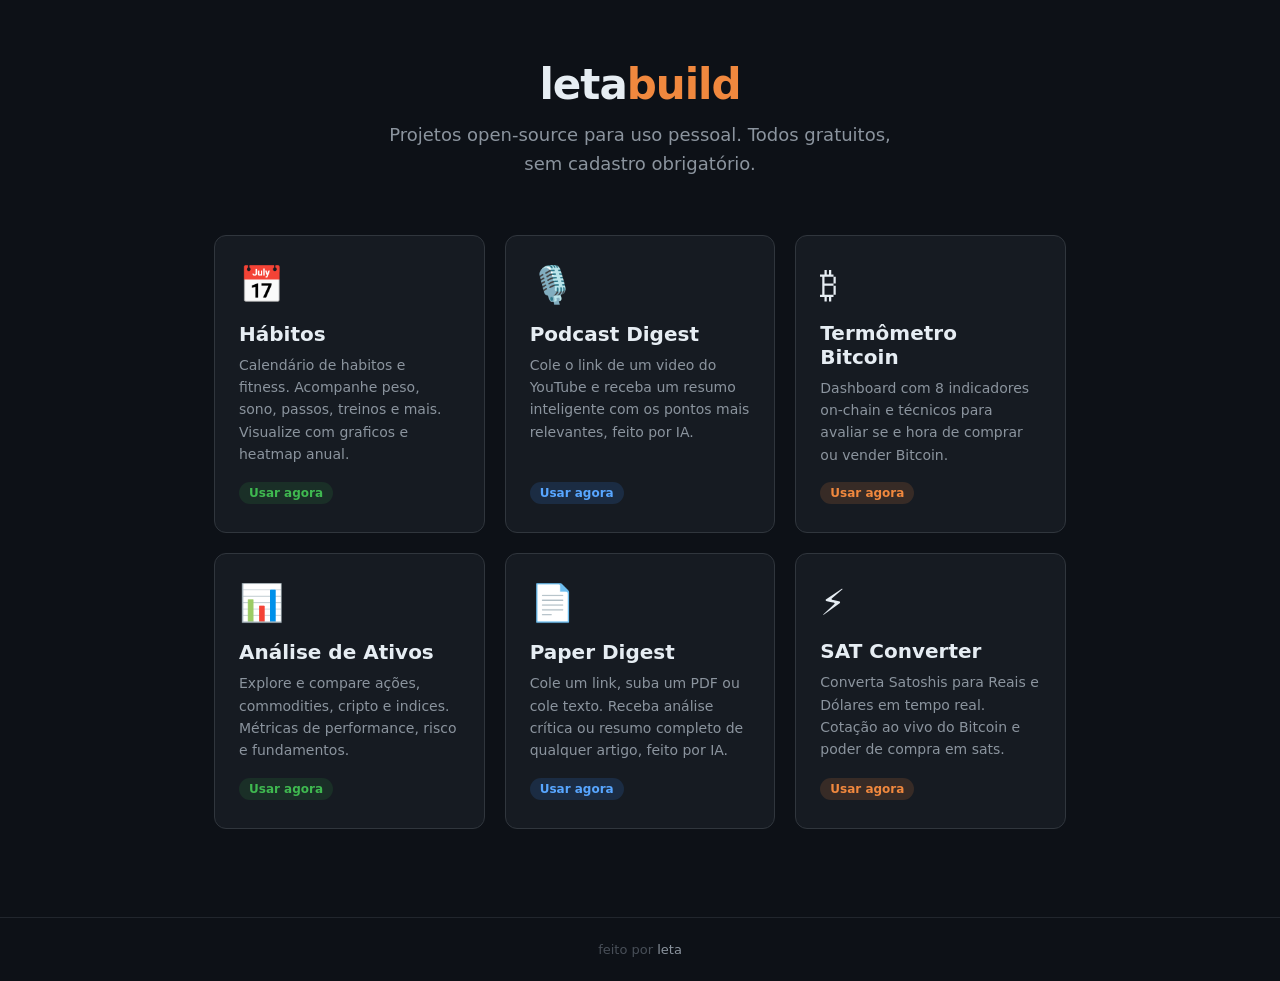
==== index.html @ ab7f93b3 "Add SAT Converter card to homepage Co-Authored-By: Claude Opus 4.6 <noreply@anthropic.com>" ====
<!DOCTYPE html>
<html lang="pt-BR">
<head>
<meta charset="UTF-8">
<meta name="viewport" content="width=device-width, initial-scale=1.0">
<title>Leta Build</title>
<style>
  * { margin: 0; padding: 0; box-sizing: border-box; }

  body {
    font-family: -apple-system, BlinkMacSystemFont, 'Segoe UI', system-ui, sans-serif;
    background: #0d1117;
    color: #e6edf3;
    min-height: 100vh;
    display: flex;
    flex-direction: column;
  }

  .container {
    max-width: 900px;
    margin: 0 auto;
    padding: 60px 24px 40px;
    flex: 1;
  }

  .hero {
    text-align: center;
    margin-bottom: 56px;
  }

  .hero h1 {
    font-size: 42px;
    font-weight: 700;
    letter-spacing: -1px;
    margin-bottom: 12px;
  }

  .hero h1 span {
    color: #f0883e;
  }

  .hero p {
    font-size: 18px;
    color: #8b949e;
    max-width: 520px;
    margin: 0 auto;
    line-height: 1.6;
  }

  .projects {
    display: grid;
    grid-template-columns: repeat(auto-fit, minmax(260px, 1fr));
    gap: 20px;
    margin-bottom: 48px;
  }

  .card {
    background: #161b22;
    border: 1px solid #30363d;
    border-radius: 12px;
    padding: 28px 24px;
    transition: border-color 0.2s, transform 0.2s;
    display: flex;
    flex-direction: column;
    text-decoration: none;
    color: inherit;
  }

  .card:hover {
    border-color: #f0883e;
    transform: translateY(-2px);
  }

  .card-icon {
    font-size: 36px;
    margin-bottom: 16px;
  }

  .card h2 {
    font-size: 20px;
    font-weight: 600;
    margin-bottom: 8px;
  }

  .card p {
    font-size: 14px;
    color: #8b949e;
    line-height: 1.6;
    flex: 1;
  }

  .card-tag {
    display: inline-block;
    margin-top: 16px;
    padding: 4px 10px;
    font-size: 12px;
    font-weight: 600;
    border-radius: 20px;
    align-self: flex-start;
  }

  .tag-green {
    background: rgba(46, 160, 67, 0.15);
    color: #3fb950;
  }

  .tag-blue {
    background: rgba(56, 139, 253, 0.15);
    color: #58a6ff;
  }

  .tag-orange {
    background: rgba(240, 136, 62, 0.15);
    color: #f0883e;
  }

  footer {
    text-align: center;
    padding: 24px;
    color: #484f58;
    font-size: 13px;
    border-top: 1px solid #21262d;
  }

  footer a {
    color: #8b949e;
    text-decoration: none;
  }

  footer a:hover {
    color: #f0883e;
  }

  @media (max-width: 480px) {
    .container { padding: 40px 16px 24px; }
    .hero h1 { font-size: 30px; }
    .hero p { font-size: 15px; }
    .projects { grid-template-columns: 1fr; }
  }
</style>
</head>
<body>

<div class="container">
  <div class="hero">
    <h1>leta<span>build</span></h1>
    <p>Projetos open-source para uso pessoal. Todos gratuitos, sem cadastro obrigatório.</p>
  </div>

  <div class="projects">
    <a class="card" href="/habitos/">
      <div class="card-icon">📅</div>
      <h2>Hábitos</h2>
      <p>Calendário de habitos e fitness. Acompanhe peso, sono, passos, treinos e mais. Visualize com graficos e heatmap anual.</p>
      <span class="card-tag tag-green">Usar agora</span>
    </a>

    <a class="card" href="https://podcast.letabuild.com">
      <div class="card-icon">🎙️</div>
      <h2>Podcast Digest</h2>
      <p>Cole o link de um video do YouTube e receba um resumo inteligente com os pontos mais relevantes, feito por IA.</p>
      <span class="card-tag tag-blue">Usar agora</span>
    </a>

    <a class="card" href="/btc/">
      <div class="card-icon">₿</div>
      <h2>Termômetro Bitcoin</h2>
      <p>Dashboard com 8 indicadores on-chain e técnicos para avaliar se e hora de comprar ou vender Bitcoin.</p>
      <span class="card-tag tag-orange">Usar agora</span>
    </a>

    <a class="card" href="https://ativos.letabuild.com">
      <div class="card-icon">📊</div>
      <h2>Análise de Ativos</h2>
      <p>Explore e compare ações, commodities, cripto e indices. Métricas de performance, risco e fundamentos.</p>
      <span class="card-tag tag-green">Usar agora</span>
    </a>

    <a class="card" href="https://paper.letabuild.com">
      <div class="card-icon">📄</div>
      <h2>Paper Digest</h2>
      <p>Cole um link, suba um PDF ou cole texto. Receba análise crítica ou resumo completo de qualquer artigo, feito por IA.</p>
      <span class="card-tag tag-blue">Usar agora</span>
    </a>

    <a class="card" href="/conversor/">
      <div class="card-icon">⚡</div>
      <h2>SAT Converter</h2>
      <p>Converta Satoshis para Reais e Dólares em tempo real. Cotação ao vivo do Bitcoin e poder de compra em sats.</p>
      <span class="card-tag tag-orange">Usar agora</span>
    </a>
  </div>
</div>

<footer>
  feito por <a href="https://caioleta.com">leta</a>
</footer>

</body>
</html>
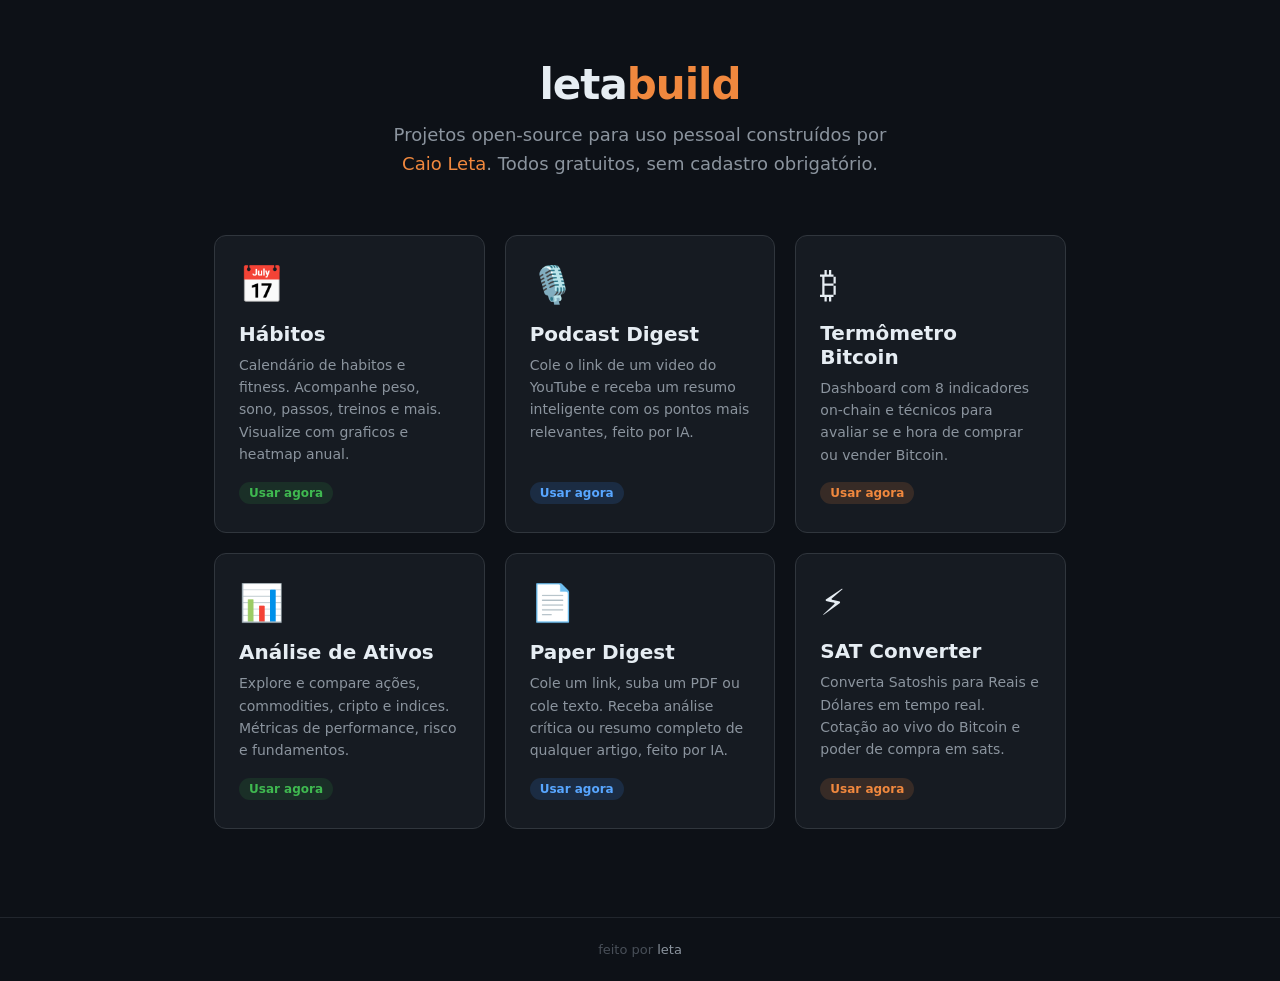
==== commit f03108b6: "Add Caio Leta link to homepage description Co-Authored-By: Claude Opus 4.6 <noreply@anthropic.com>" ====
--- a/index.html
+++ b/index.html
@@ -144,7 +144,7 @@
 <div class="container">
   <div class="hero">
     <h1>leta<span>build</span></h1>
-    <p>Projetos open-source para uso pessoal. Todos gratuitos, sem cadastro obrigatório.</p>
+    <p>Projetos open-source para uso pessoal construídos por <a href="https://caioleta.com" target="_blank" rel="noopener noreferrer" style="color:#f0883e;text-decoration:none;">Caio Leta</a>. Todos gratuitos, sem cadastro obrigatório.</p>
   </div>
 
   <div class="projects">
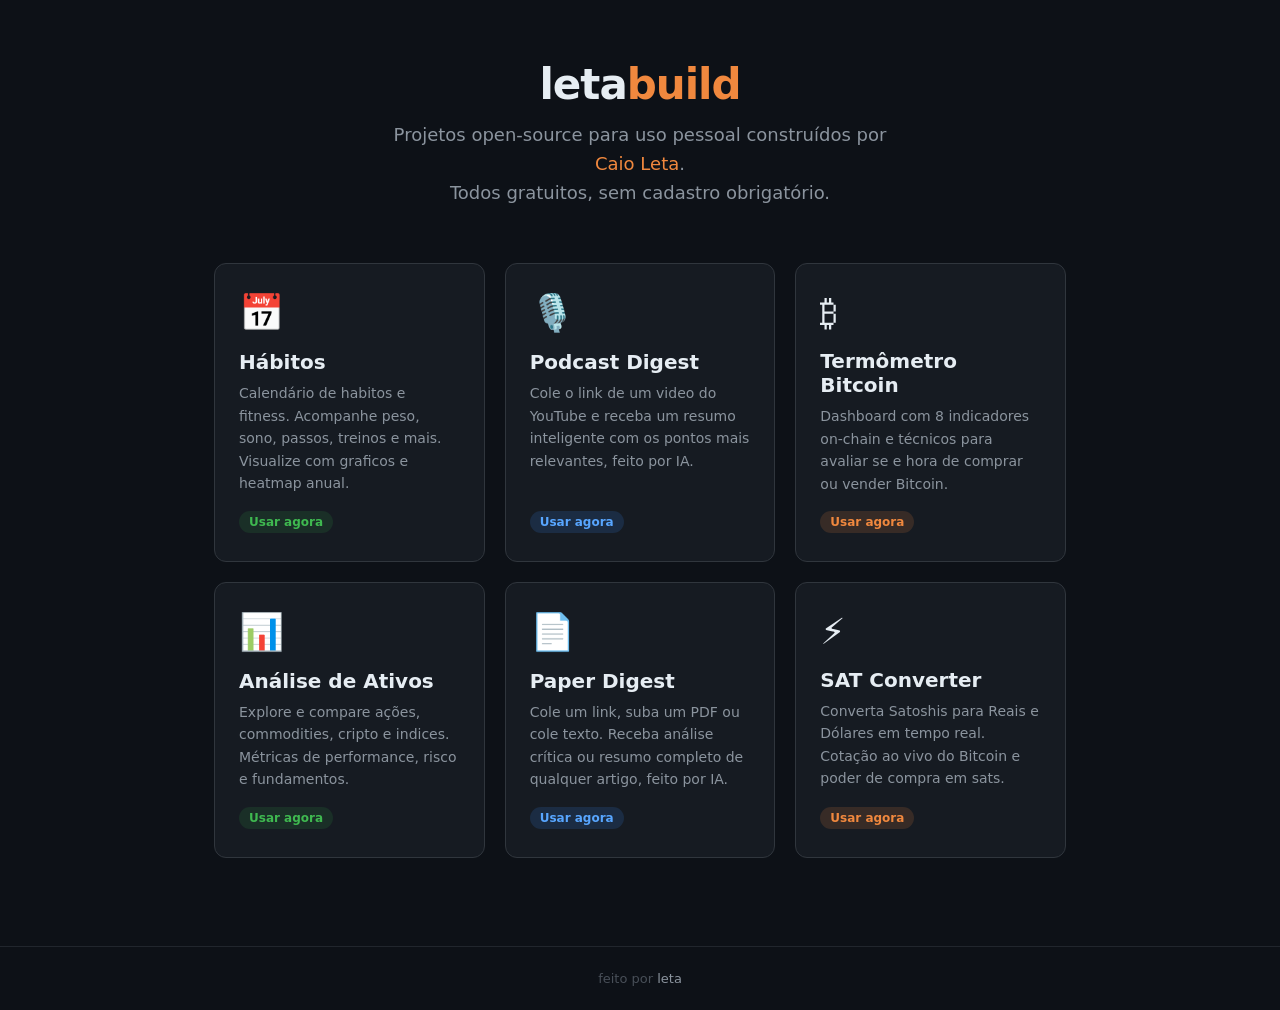
==== commit 54440f9e: "Break description into two lines with <br> after Caio Leta Co-Authored-By: Claude Opus 4.6 <noreply@" ====
--- a/index.html
+++ b/index.html
@@ -144,7 +144,7 @@
 <div class="container">
   <div class="hero">
     <h1>leta<span>build</span></h1>
-    <p>Projetos open-source para uso pessoal construídos por <a href="https://caioleta.com" target="_blank" rel="noopener noreferrer" style="color:#f0883e;text-decoration:none;">Caio Leta</a>. Todos gratuitos, sem cadastro obrigatório.</p>
+    <p>Projetos open-source para uso pessoal construídos por <a href="https://caioleta.com" target="_blank" rel="noopener noreferrer" style="color:#f0883e;text-decoration:none;">Caio Leta</a>.<br>Todos gratuitos, sem cadastro obrigatório.</p>
   </div>
 
   <div class="projects">
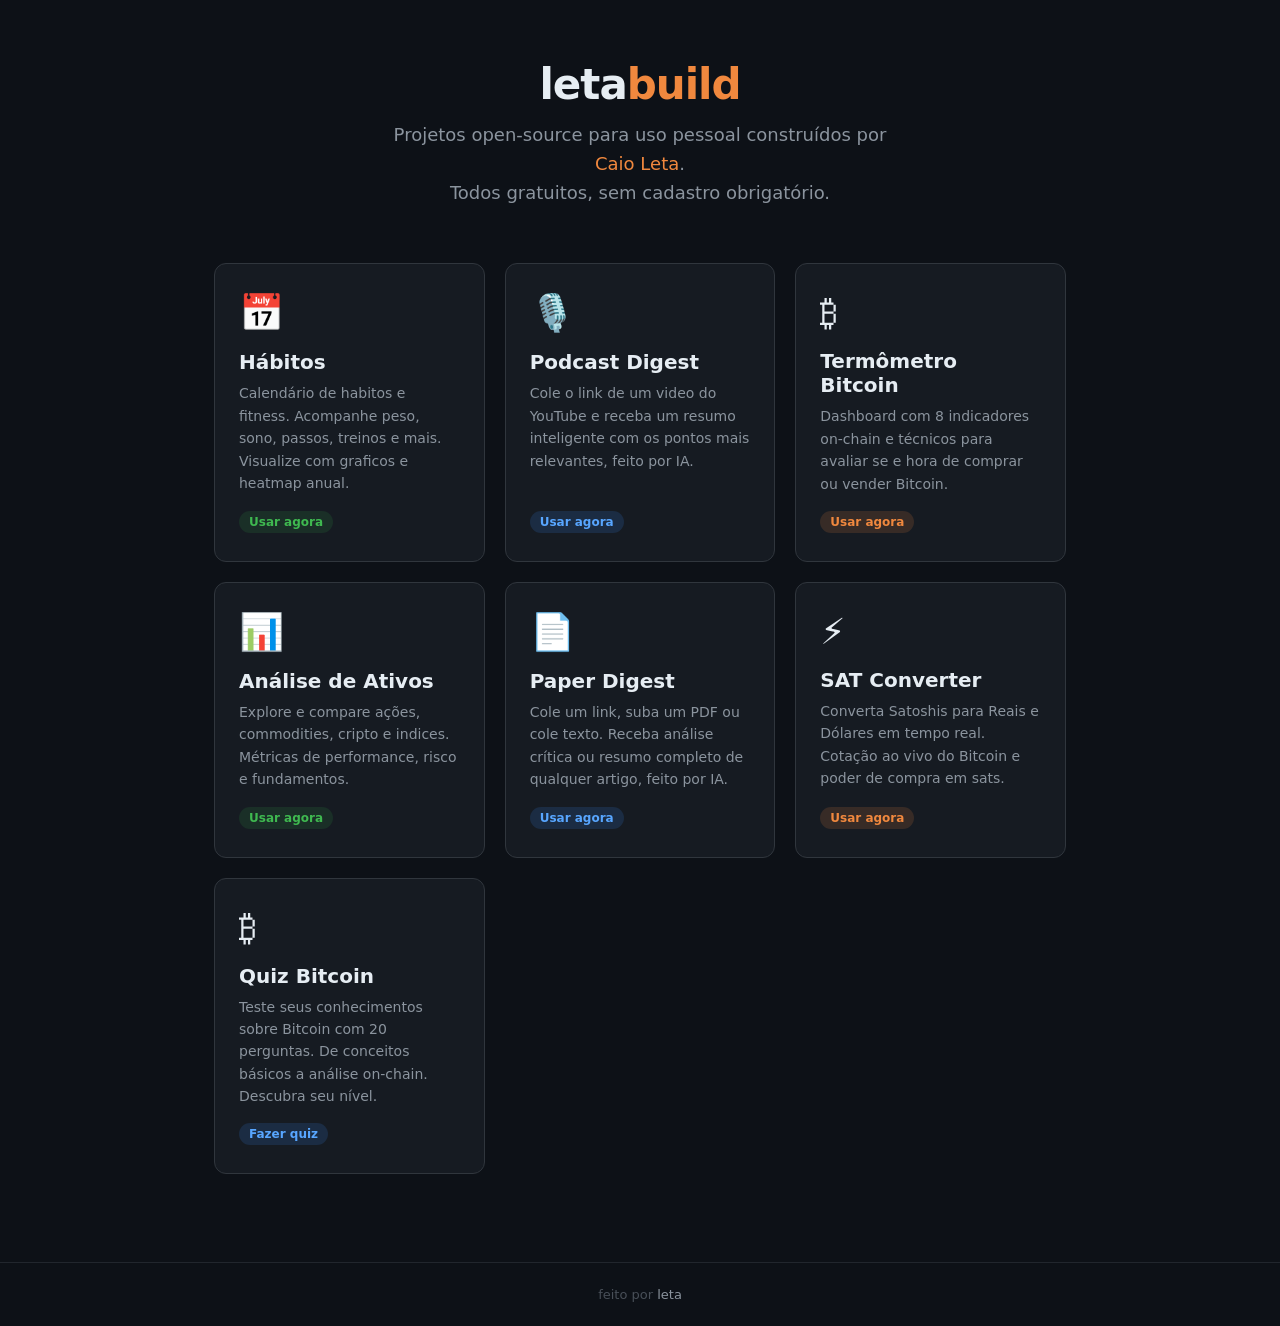
==== commit 04c8f313: "Add Bitcoin quiz with 20 questions, bilingual PT/EN, share image + link - 20 fixed questions (easy/m" ====
--- a/index.html
+++ b/index.html
@@ -189,6 +189,13 @@
       <p>Converta Satoshis para Reais e Dólares em tempo real. Cotação ao vivo do Bitcoin e poder de compra em sats.</p>
       <span class="card-tag tag-orange">Usar agora</span>
     </a>
+
+    <a class="card" href="/quiz/">
+      <div class="card-icon">₿</div>
+      <h2>Quiz Bitcoin</h2>
+      <p>Teste seus conhecimentos sobre Bitcoin com 20 perguntas. De conceitos básicos a análise on-chain. Descubra seu nível.</p>
+      <span class="card-tag tag-blue">Fazer quiz</span>
+    </a>
   </div>
 </div>
 
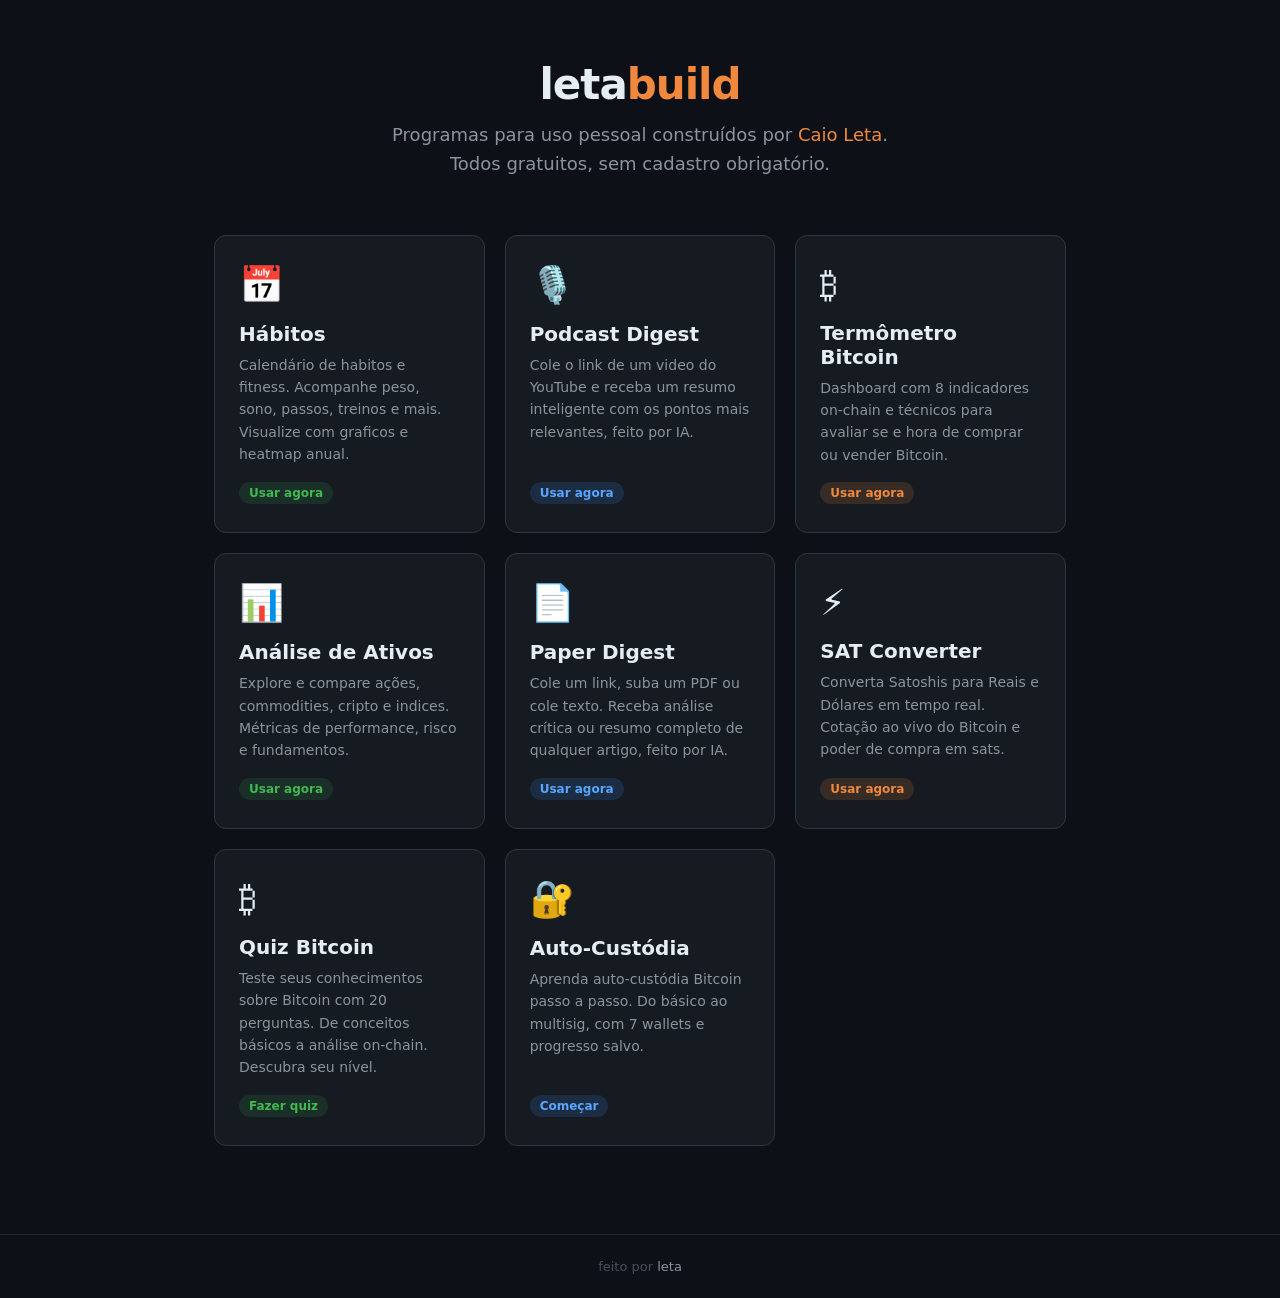
==== commit d803938c: "Swap tag colors: Quiz green, Custódia blue for consistency Co-Authored-By: Claude Opus 4.6 <noreply@" ====
--- a/index.html
+++ b/index.html
@@ -144,7 +144,7 @@
 <div class="container">
   <div class="hero">
     <h1>leta<span>build</span></h1>
-    <p>Projetos open-source para uso pessoal construídos por <a href="https://caioleta.com" target="_blank" rel="noopener noreferrer" style="color:#f0883e;text-decoration:none;">Caio Leta</a>.<br>Todos gratuitos, sem cadastro obrigatório.</p>
+    <p>Programas para uso pessoal construídos por <a href="https://caioleta.com" target="_blank" rel="noopener noreferrer" style="color:#f0883e;text-decoration:none;">Caio Leta</a>.<br>Todos gratuitos, sem cadastro obrigatório.</p>
   </div>
 
   <div class="projects">
@@ -194,7 +194,14 @@
       <div class="card-icon">₿</div>
       <h2>Quiz Bitcoin</h2>
       <p>Teste seus conhecimentos sobre Bitcoin com 20 perguntas. De conceitos básicos a análise on-chain. Descubra seu nível.</p>
-      <span class="card-tag tag-blue">Fazer quiz</span>
+      <span class="card-tag tag-green">Fazer quiz</span>
+    </a>
+
+    <a class="card" href="/custodia/">
+      <div class="card-icon">🔐</div>
+      <h2>Auto-Custódia</h2>
+      <p>Aprenda auto-custódia Bitcoin passo a passo. Do básico ao multisig, com 7 wallets e progresso salvo.</p>
+      <span class="card-tag tag-blue">Começar</span>
     </a>
   </div>
 </div>
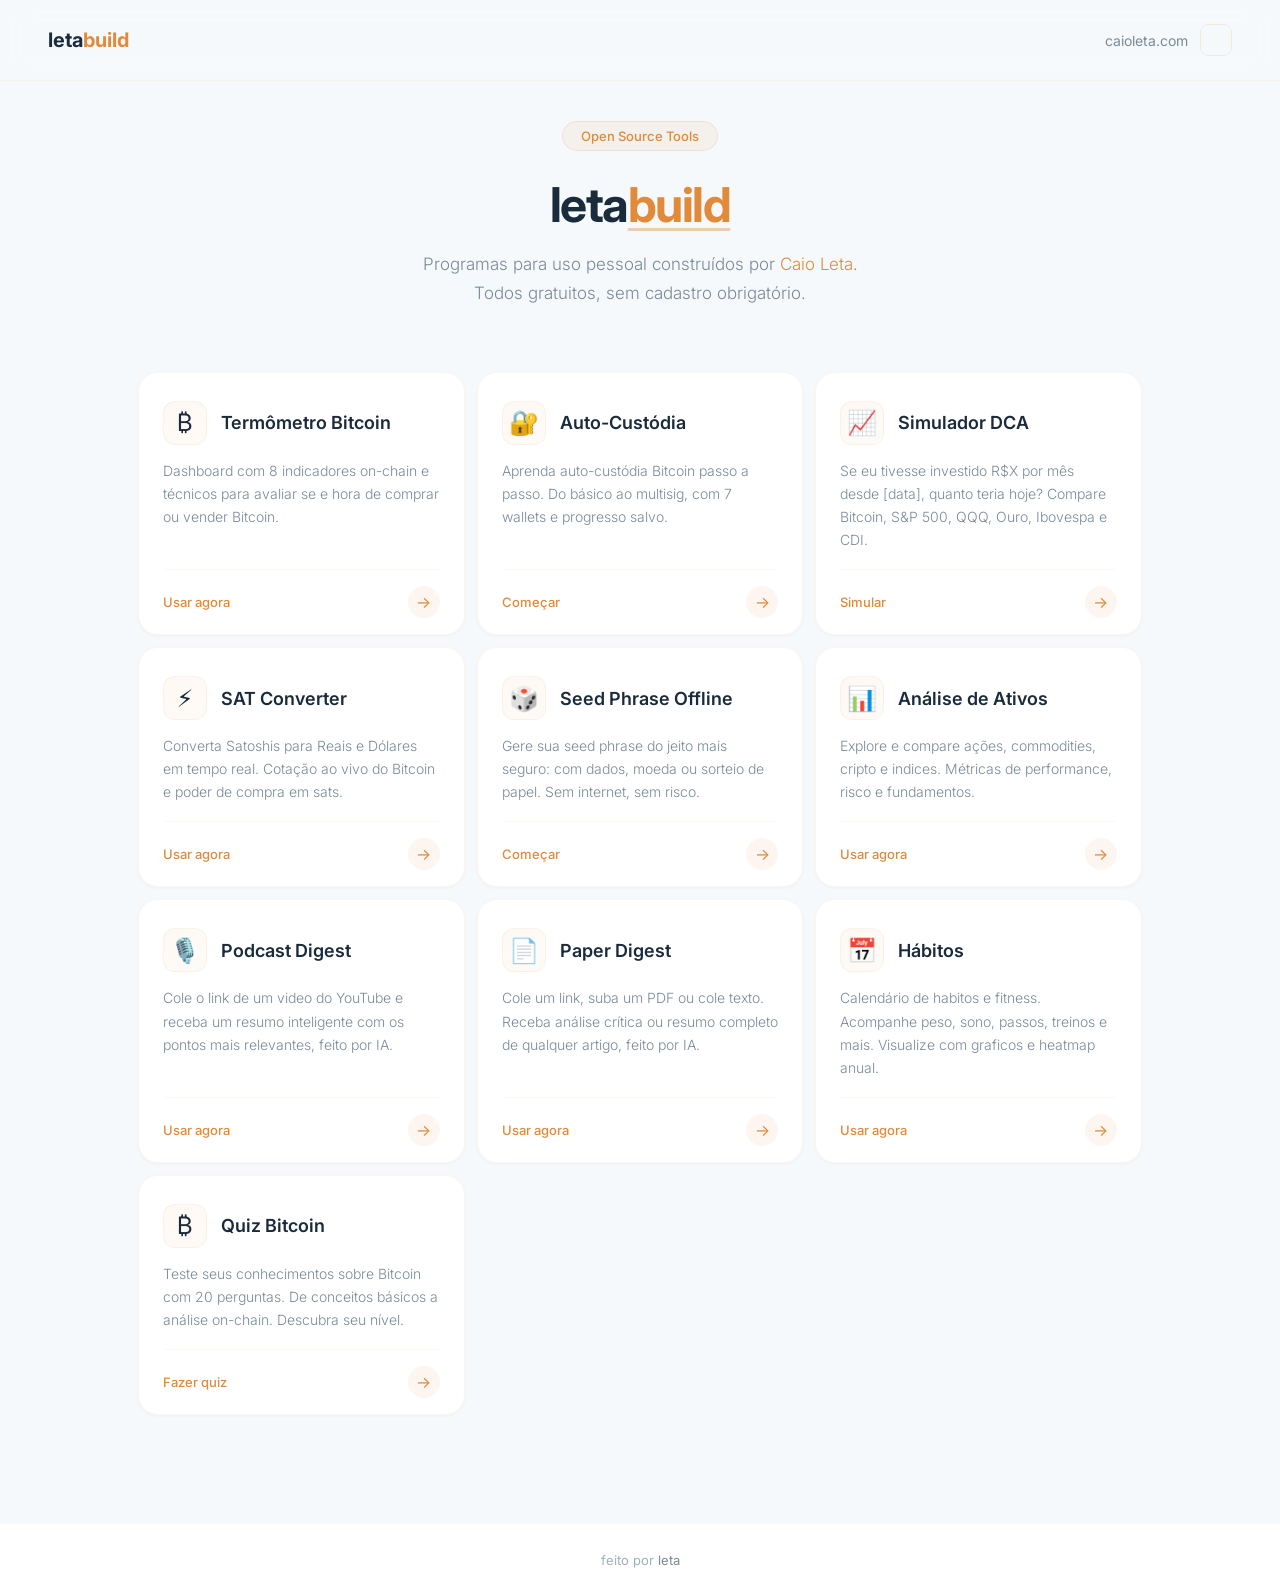
==== commit e5d35425: "add seed phrase offline tutorial and homepage card Novo tutorial em /seed/: geração de seed phrase o" ====
--- a/index.html
+++ b/index.html
@@ -4,62 +4,152 @@
 <meta charset="UTF-8">
 <meta name="viewport" content="width=device-width, initial-scale=1.0">
 <title>Leta Build</title>
+<link rel="preconnect" href="https://fonts.googleapis.com">
+<link rel="preconnect" href="https://fonts.gstatic.com" crossorigin>
+<link href="https://fonts.googleapis.com/css2?family=Inter:wght@300;400;500;600;700&display=swap" rel="stylesheet">
 <style>
   * { margin: 0; padding: 0; box-sizing: border-box; }
 
   body {
-    font-family: -apple-system, BlinkMacSystemFont, 'Segoe UI', system-ui, sans-serif;
-    background: #0d1117;
-    color: #e6edf3;
+    font-family: 'Inter', -apple-system, BlinkMacSystemFont, 'Segoe UI', system-ui, sans-serif;
+    background: #0a0a0a;
+    color: #ffffff;
     min-height: 100vh;
     display: flex;
     flex-direction: column;
+    position: relative;
+    overflow-x: hidden;
+  }
+
+  body::before {
+    content: '';
+    position: fixed;
+    top: -200px;
+    left: -200px;
+    width: 600px;
+    height: 600px;
+    background: radial-gradient(circle, rgba(224, 138, 58, 0.06) 0%, transparent 70%);
+    pointer-events: none;
+    z-index: 0;
+  }
+
+  body::after {
+    content: '';
+    position: fixed;
+    bottom: -200px;
+    right: -200px;
+    width: 600px;
+    height: 600px;
+    background: radial-gradient(circle, rgba(224, 138, 58, 0.04) 0%, transparent 70%);
+    pointer-events: none;
+    z-index: 0;
+  }
+
+  nav {
+    display: flex;
+    justify-content: space-between;
+    align-items: center;
+    padding: 24px 48px;
+    position: relative;
+    z-index: 10;
+  }
+
+  .nav-logo {
+    font-size: 20px;
+    font-weight: 700;
+    text-decoration: none;
+    color: #ffffff;
+  }
+
+  .nav-logo span {
+    color: #e08a3a;
+  }
+
+  .nav-link {
+    font-size: 14px;
+    font-weight: 400;
+    color: #ffffff;
+    text-decoration: none;
+    transition: color 0.2s;
+  }
+
+  .nav-link:hover {
+    color: #e08a3a;
   }
 
   .container {
-    max-width: 900px;
+    max-width: 1100px;
     margin: 0 auto;
-    padding: 60px 24px 40px;
+    padding: 40px 48px 60px;
     flex: 1;
+    position: relative;
+    z-index: 1;
   }
 
   .hero {
     text-align: center;
-    margin-bottom: 56px;
+    margin-bottom: 64px;
+  }
+
+  .hero-badge {
+    display: inline-block;
+    padding: 6px 18px;
+    font-size: 13px;
+    font-weight: 500;
+    color: #e08a3a;
+    background: rgba(224, 138, 58, 0.1);
+    border: 1px solid rgba(224, 138, 58, 0.2);
+    border-radius: 50px;
+    margin-bottom: 24px;
   }
 
   .hero h1 {
-    font-size: 42px;
+    font-size: 48px;
     font-weight: 700;
-    letter-spacing: -1px;
-    margin-bottom: 12px;
+    letter-spacing: -1.5px;
+    margin-bottom: 16px;
+    color: #ffffff;
   }
 
   .hero h1 span {
-    color: #f0883e;
+    color: #e08a3a;
+    text-decoration: underline;
+    text-decoration-color: rgba(224, 138, 58, 0.4);
+    text-underline-offset: 6px;
+    text-decoration-thickness: 3px;
   }
 
   .hero p {
-    font-size: 18px;
-    color: #8b949e;
+    font-size: 17px;
+    color: #ffffff;
     max-width: 520px;
     margin: 0 auto;
-    line-height: 1.6;
+    line-height: 1.7;
+    font-weight: 300;
+  }
+
+  .hero p a {
+    color: #e08a3a;
+    text-decoration: none;
+  }
+
+  .hero p a:hover {
+    text-decoration: underline;
   }
 
   .projects {
     display: grid;
-    grid-template-columns: repeat(auto-fit, minmax(260px, 1fr));
-    gap: 20px;
+    grid-template-columns: repeat(3, 1fr);
+    gap: 12px;
     margin-bottom: 48px;
   }
 
   .card {
-    background: #161b22;
-    border: 1px solid #30363d;
-    border-radius: 12px;
-    padding: 28px 24px;
-    transition: border-color 0.2s, transform 0.2s;
+    background: linear-gradient(135deg, rgba(30, 24, 18, 0.8), rgba(22, 18, 14, 0.6));
+    border: 1px solid rgba(224, 138, 58, 0.08);
+    border-radius: 20px;
+    padding: 28px 24px 0;
+    transition: border-color 0.3s, transform 0.3s, box-shadow 0.3s;
     display: flex;
     flex-direction: column;
     text-decoration: none;
@@ -67,141 +157,514 @@
   }
 
   .card:hover {
-    border-color: #f0883e;
-    transform: translateY(-2px);
+    border-color: rgba(224, 138, 58, 0.25);
+    transform: translateY(-6px);
+    box-shadow: 0 24px 48px rgba(0, 0, 0, 0.5);
+  }
+
+  .card-header {
+    display: flex;
+    flex-direction: row;
+    align-items: center;
+    gap: 14px;
+    margin-bottom: 14px;
   }
 
   .card-icon {
-    font-size: 36px;
-    margin-bottom: 16px;
-  }
-
-  .card h2 {
-    font-size: 20px;
+    width: 44px;
+    height: 44px;
+    display: flex;
+    align-items: center;
+    justify-content: center;
+    font-size: 24px;
+    background: rgba(224, 138, 58, 0.06);
+    border: 1px solid rgba(224, 138, 58, 0.08);
+    border-radius: 12px;
+    flex-shrink: 0;
+  }
+
+  .card-header h2 {
+    font-size: 18px;
     font-weight: 600;
-    margin-bottom: 8px;
-  }
-
-  .card p {
+    color: #ffffff;
+  }
+
+  .card-body {
+    flex: 1;
+  }
+
+  .card-body p {
     font-size: 14px;
-    color: #8b949e;
-    line-height: 1.6;
-    flex: 1;
+    color: #ffffff;
+    line-height: 1.65;
+    font-weight: 300;
+  }
+
+  .card-footer {
+    display: flex;
+    justify-content: space-between;
+    align-items: center;
+    padding: 16px 0;
+    margin-top: 18px;
+    border-top: 1px solid rgba(224, 138, 58, 0.06);
   }
 
   .card-tag {
-    display: inline-block;
-    margin-top: 16px;
-    padding: 4px 10px;
-    font-size: 12px;
-    font-weight: 600;
-    border-radius: 20px;
-    align-self: flex-start;
-  }
-
-  .tag-green {
-    background: rgba(46, 160, 67, 0.15);
-    color: #3fb950;
-  }
-
-  .tag-blue {
-    background: rgba(56, 139, 253, 0.15);
-    color: #58a6ff;
-  }
-
-  .tag-orange {
-    background: rgba(240, 136, 62, 0.15);
-    color: #f0883e;
+    font-size: 13px;
+    font-weight: 500;
+    color: #e08a3a;
+  }
+
+  .card-arrow {
+    width: 32px;
+    height: 32px;
+    display: flex;
+    align-items: center;
+    justify-content: center;
+    border-radius: 50%;
+    background: rgba(224, 138, 58, 0.08);
+    color: #e08a3a;
+    font-size: 16px;
+    transition: background 0.2s;
+  }
+
+  .card:hover .card-arrow {
+    background: rgba(224, 138, 58, 0.18);
   }
 
   footer {
     text-align: center;
-    padding: 24px;
-    color: #484f58;
+    padding: 28px;
+    color: #ffffff;
     font-size: 13px;
-    border-top: 1px solid #21262d;
+    border-top: 1px solid rgba(224, 138, 58, 0.06);
+    position: relative;
+    z-index: 1;
   }
 
   footer a {
-    color: #8b949e;
+    color: #ffffff;
     text-decoration: none;
   }
 
   footer a:hover {
-    color: #f0883e;
+    color: #e08a3a;
+  }
+
+  /* Light mode */
+  @media (prefers-color-scheme: light) {
+    body {
+      background: #f6f9fb;
+      color: #1a2b3c;
+    }
+
+    body::before,
+    body::after {
+      display: none;
+    }
+
+    nav {
+      background: rgba(246, 249, 251, 0.85);
+      backdrop-filter: blur(16px);
+      -webkit-backdrop-filter: blur(16px);
+      border-bottom: 1px solid rgba(224, 138, 58, 0.08);
+      position: sticky;
+      top: 0;
+    }
+
+    .nav-logo {
+      color: #1a2b3c;
+    }
+
+    .nav-link {
+      color: #7a8a98;
+    }
+
+    .hero h1 {
+      color: #1a2b3c;
+    }
+
+    .hero p {
+      color: #7a8a98;
+    }
+
+    .hero-badge {
+      background: rgba(224, 138, 58, 0.08);
+      border-color: rgba(224, 138, 58, 0.15);
+    }
+
+    .card {
+      background: #ffffff;
+      border: 1px solid rgba(224, 138, 58, 0.08);
+      box-shadow: 0 1px 3px rgba(0, 40, 60, 0.04);
+    }
+
+    .card:hover {
+      box-shadow: 0 12px 32px rgba(0, 40, 60, 0.08);
+      border-color: rgba(224, 138, 58, 0.25);
+    }
+
+    .card-icon {
+      background: linear-gradient(135deg, rgba(224, 138, 58, 0.06), rgba(224, 138, 58, 0.04));
+      border-color: rgba(224, 138, 58, 0.08);
+    }
+
+    .card-header h2 {
+      color: #1a2b3c;
+    }
+
+    .card-body p {
+      color: #7a8a98;
+    }
+
+    footer {
+      background: #ffffff;
+      border-top: 1px solid rgba(224, 138, 58, 0.06);
+      color: #a0b0b8;
+    }
+
+    footer a {
+      color: #7a8a98;
+    }
+
+    footer a:hover {
+      color: #e08a3a;
+    }
+  }
+
+  /* Manual light theme override */
+  html[data-theme="light"] body {
+    background: #f6f9fb;
+    color: #1a2b3c;
+  }
+
+  html[data-theme="light"] body::before,
+  html[data-theme="light"] body::after {
+    display: none;
+  }
+
+  html[data-theme="light"] nav {
+    background: rgba(246, 249, 251, 0.85);
+    backdrop-filter: blur(16px);
+    -webkit-backdrop-filter: blur(16px);
+    border-bottom: 1px solid rgba(224, 138, 58, 0.08);
+    position: sticky;
+    top: 0;
+  }
+
+  html[data-theme="light"] .nav-logo {
+    color: #1a2b3c;
+  }
+
+  html[data-theme="light"] .nav-link {
+    color: #7a8a98;
+  }
+
+  html[data-theme="light"] .hero h1 {
+    color: #1a2b3c;
+  }
+
+  html[data-theme="light"] .hero p {
+    color: #7a8a98;
+  }
+
+  html[data-theme="light"] .hero-badge {
+    background: rgba(224, 138, 58, 0.08);
+    border-color: rgba(224, 138, 58, 0.15);
+  }
+
+  html[data-theme="light"] .card {
+    background: #ffffff;
+    border: 1px solid rgba(224, 138, 58, 0.08);
+    box-shadow: 0 1px 3px rgba(0, 40, 60, 0.04);
+  }
+
+  html[data-theme="light"] .card:hover {
+    box-shadow: 0 12px 32px rgba(0, 40, 60, 0.08);
+    border-color: rgba(224, 138, 58, 0.25);
+  }
+
+  html[data-theme="light"] .card-icon {
+    background: linear-gradient(135deg, rgba(224, 138, 58, 0.06), rgba(224, 138, 58, 0.04));
+    border-color: rgba(224, 138, 58, 0.08);
+  }
+
+  html[data-theme="light"] .card-header h2 {
+    color: #1a2b3c;
+  }
+
+  html[data-theme="light"] .card-body p {
+    color: #7a8a98;
+  }
+
+  html[data-theme="light"] footer {
+    background: #ffffff;
+    border-top: 1px solid rgba(224, 138, 58, 0.06);
+    color: #a0b0b8;
+  }
+
+  html[data-theme="light"] footer a {
+    color: #7a8a98;
+  }
+
+  html[data-theme="light"] footer a:hover {
+    color: #e08a3a;
+  }
+
+  /* Manual dark theme override */
+  html[data-theme="dark"] body {
+    background: #0a0a0a;
+    color: #ffffff;
+  }
+
+  html[data-theme="dark"] body::before {
+    display: block;
+  }
+
+  html[data-theme="dark"] body::after {
+    display: block;
+  }
+
+  html[data-theme="dark"] nav {
+    background: transparent;
+    backdrop-filter: none;
+    -webkit-backdrop-filter: none;
+    border-bottom: none;
+    position: relative;
+  }
+
+  html[data-theme="dark"] .nav-logo {
+    color: #ffffff;
+  }
+
+  html[data-theme="dark"] .nav-link {
+    color: #ffffff;
+  }
+
+  html[data-theme="dark"] .hero h1 {
+    color: #ffffff;
+  }
+
+  html[data-theme="dark"] .hero p {
+    color: #ffffff;
+  }
+
+  html[data-theme="dark"] .hero-badge {
+    background: rgba(224, 138, 58, 0.1);
+    border-color: rgba(224, 138, 58, 0.2);
+  }
+
+  html[data-theme="dark"] .card {
+    background: linear-gradient(135deg, rgba(30, 24, 18, 0.8), rgba(22, 18, 14, 0.6));
+    border: 1px solid rgba(224, 138, 58, 0.08);
+    box-shadow: none;
+  }
+
+  html[data-theme="dark"] .card:hover {
+    box-shadow: 0 24px 48px rgba(0, 0, 0, 0.5);
+    border-color: rgba(224, 138, 58, 0.25);
+  }
+
+  html[data-theme="dark"] .card-icon {
+    background: rgba(224, 138, 58, 0.06);
+    border-color: rgba(224, 138, 58, 0.08);
+  }
+
+  html[data-theme="dark"] .card-header h2 {
+    color: #ffffff;
+  }
+
+  html[data-theme="dark"] .card-body p {
+    color: #ffffff;
+  }
+
+  html[data-theme="dark"] footer {
+    background: transparent;
+    border-top: 1px solid rgba(224, 138, 58, 0.06);
+    color: #ffffff;
+  }
+
+  html[data-theme="dark"] footer a {
+    color: #ffffff;
+  }
+
+  html[data-theme="dark"] footer a:hover {
+    color: #e08a3a;
+  }
+
+  @media (max-width: 768px) {
+    nav { padding: 20px 24px; }
+    .container { padding: 32px 24px 48px; }
+    .projects { grid-template-columns: repeat(2, 1fr); }
+    .hero h1 { font-size: 38px; }
   }
 
   @media (max-width: 480px) {
-    .container { padding: 40px 16px 24px; }
+    nav { padding: 16px 20px; }
+    .container { padding: 24px 16px 32px; }
     .hero h1 { font-size: 30px; }
     .hero p { font-size: 15px; }
     .projects { grid-template-columns: 1fr; }
   }
 </style>
+<script src="/theme-toggle.js"></script>
 </head>
 <body>
 
+<nav>
+  <a href="/" class="nav-logo">leta<span>build</span></a>
+  <div style="display:flex;align-items:center;gap:12px;">
+    <a href="https://caioleta.com" target="_blank" rel="noopener noreferrer" class="nav-link">caioleta.com</a>
+    <button id="themeToggle" style="background:none;border:1px solid rgba(224,138,58,0.15);color:var(--text-muted,#ffffff);width:32px;height:32px;border-radius:8px;cursor:pointer;font-size:16px;display:flex;align-items:center;justify-content:center;transition:border-color 0.2s,color 0.2s;" title="Alternar tema"></button>
+  </div>
+</nav>
+
 <div class="container">
   <div class="hero">
+    <div class="hero-badge">Open Source Tools</div>
     <h1>leta<span>build</span></h1>
-    <p>Programas para uso pessoal construídos por <a href="https://caioleta.com" target="_blank" rel="noopener noreferrer" style="color:#f0883e;text-decoration:none;">Caio Leta</a>.<br>Todos gratuitos, sem cadastro obrigatório.</p>
+    <p>Programas para uso pessoal construídos por <a href="https://caioleta.com" target="_blank" rel="noopener noreferrer">Caio Leta</a>.<br>Todos gratuitos, sem cadastro obrigatório.</p>
   </div>
 
   <div class="projects">
+    <a class="card" href="/btc/">
+      <div class="card-header">
+        <div class="card-icon">₿</div>
+        <h2>Termômetro Bitcoin</h2>
+      </div>
+      <div class="card-body">
+        <p>Dashboard com 8 indicadores on-chain e técnicos para avaliar se e hora de comprar ou vender Bitcoin.</p>
+      </div>
+      <div class="card-footer">
+        <span class="card-tag">Usar agora</span>
+        <span class="card-arrow">&#8594;</span>
+      </div>
+    </a>
+
+    <a class="card" href="/custodia/">
+      <div class="card-header">
+        <div class="card-icon">🔐</div>
+        <h2>Auto-Custódia</h2>
+      </div>
+      <div class="card-body">
+        <p>Aprenda auto-custódia Bitcoin passo a passo. Do básico ao multisig, com 7 wallets e progresso salvo.</p>
+      </div>
+      <div class="card-footer">
+        <span class="card-tag">Começar</span>
+        <span class="card-arrow">&#8594;</span>
+      </div>
+    </a>
+
+    <a class="card" href="/dca/">
+      <div class="card-header">
+        <div class="card-icon">📈</div>
+        <h2>Simulador DCA</h2>
+      </div>
+      <div class="card-body">
+        <p>Se eu tivesse investido R$X por mês desde [data], quanto teria hoje? Compare Bitcoin, S&P 500, QQQ, Ouro, Ibovespa e CDI.</p>
+      </div>
+      <div class="card-footer">
+        <span class="card-tag">Simular</span>
+        <span class="card-arrow">&#8594;</span>
+      </div>
+    </a>
+
+    <a class="card" href="/conversor/">
+      <div class="card-header">
+        <div class="card-icon">⚡</div>
+        <h2>SAT Converter</h2>
+      </div>
+      <div class="card-body">
+        <p>Converta Satoshis para Reais e Dólares em tempo real. Cotação ao vivo do Bitcoin e poder de compra em sats.</p>
+      </div>
+      <div class="card-footer">
+        <span class="card-tag">Usar agora</span>
+        <span class="card-arrow">&#8594;</span>
+      </div>
+    </a>
+
+    <a class="card" href="/seed/">
+      <div class="card-header">
+        <div class="card-icon">🎲</div>
+        <h2>Seed Phrase Offline</h2>
+      </div>
+      <div class="card-body">
+        <p>Gere sua seed phrase do jeito mais seguro: com dados, moeda ou sorteio de papel. Sem internet, sem risco.</p>
+      </div>
+      <div class="card-footer">
+        <span class="card-tag">Começar</span>
+        <span class="card-arrow">&#8594;</span>
+      </div>
+    </a>
+
+    <a class="card" href="https://ativos.letabuild.com">
+      <div class="card-header">
+        <div class="card-icon">📊</div>
+        <h2>Análise de Ativos</h2>
+      </div>
+      <div class="card-body">
+        <p>Explore e compare ações, commodities, cripto e indices. Métricas de performance, risco e fundamentos.</p>
+      </div>
+      <div class="card-footer">
+        <span class="card-tag">Usar agora</span>
+        <span class="card-arrow">&#8594;</span>
+      </div>
+    </a>
+
+    <a class="card" href="https://podcast.letabuild.com">
+      <div class="card-header">
+        <div class="card-icon">🎙️</div>
+        <h2>Podcast Digest</h2>
+      </div>
+      <div class="card-body">
+        <p>Cole o link de um video do YouTube e receba um resumo inteligente com os pontos mais relevantes, feito por IA.</p>
+      </div>
+      <div class="card-footer">
+        <span class="card-tag">Usar agora</span>
+        <span class="card-arrow">&#8594;</span>
+      </div>
+    </a>
+
+    <a class="card" href="https://paper.letabuild.com">
+      <div class="card-header">
+        <div class="card-icon">📄</div>
+        <h2>Paper Digest</h2>
+      </div>
+      <div class="card-body">
+        <p>Cole um link, suba um PDF ou cole texto. Receba análise crítica ou resumo completo de qualquer artigo, feito por IA.</p>
+      </div>
+      <div class="card-footer">
+        <span class="card-tag">Usar agora</span>
+        <span class="card-arrow">&#8594;</span>
+      </div>
+    </a>
+
     <a class="card" href="/habitos/">
-      <div class="card-icon">📅</div>
-      <h2>Hábitos</h2>
-      <p>Calendário de habitos e fitness. Acompanhe peso, sono, passos, treinos e mais. Visualize com graficos e heatmap anual.</p>
-      <span class="card-tag tag-green">Usar agora</span>
-    </a>
-
-    <a class="card" href="https://podcast.letabuild.com">
-      <div class="card-icon">🎙️</div>
-      <h2>Podcast Digest</h2>
-      <p>Cole o link de um video do YouTube e receba um resumo inteligente com os pontos mais relevantes, feito por IA.</p>
-      <span class="card-tag tag-blue">Usar agora</span>
-    </a>
-
-    <a class="card" href="/btc/">
-      <div class="card-icon">₿</div>
-      <h2>Termômetro Bitcoin</h2>
-      <p>Dashboard com 8 indicadores on-chain e técnicos para avaliar se e hora de comprar ou vender Bitcoin.</p>
-      <span class="card-tag tag-orange">Usar agora</span>
-    </a>
-
-    <a class="card" href="https://ativos.letabuild.com">
-      <div class="card-icon">📊</div>
-      <h2>Análise de Ativos</h2>
-      <p>Explore e compare ações, commodities, cripto e indices. Métricas de performance, risco e fundamentos.</p>
-      <span class="card-tag tag-green">Usar agora</span>
-    </a>
-
-    <a class="card" href="https://paper.letabuild.com">
-      <div class="card-icon">📄</div>
-      <h2>Paper Digest</h2>
-      <p>Cole um link, suba um PDF ou cole texto. Receba análise crítica ou resumo completo de qualquer artigo, feito por IA.</p>
-      <span class="card-tag tag-blue">Usar agora</span>
-    </a>
-
-    <a class="card" href="/conversor/">
-      <div class="card-icon">⚡</div>
-      <h2>SAT Converter</h2>
-      <p>Converta Satoshis para Reais e Dólares em tempo real. Cotação ao vivo do Bitcoin e poder de compra em sats.</p>
-      <span class="card-tag tag-orange">Usar agora</span>
+      <div class="card-header">
+        <div class="card-icon">📅</div>
+        <h2>Hábitos</h2>
+      </div>
+      <div class="card-body">
+        <p>Calendário de habitos e fitness. Acompanhe peso, sono, passos, treinos e mais. Visualize com graficos e heatmap anual.</p>
+      </div>
+      <div class="card-footer">
+        <span class="card-tag">Usar agora</span>
+        <span class="card-arrow">&#8594;</span>
+      </div>
     </a>
 
     <a class="card" href="/quiz/">
-      <div class="card-icon">₿</div>
-      <h2>Quiz Bitcoin</h2>
-      <p>Teste seus conhecimentos sobre Bitcoin com 20 perguntas. De conceitos básicos a análise on-chain. Descubra seu nível.</p>
-      <span class="card-tag tag-green">Fazer quiz</span>
-    </a>
-
-    <a class="card" href="/custodia/">
-      <div class="card-icon">🔐</div>
-      <h2>Auto-Custódia</h2>
-      <p>Aprenda auto-custódia Bitcoin passo a passo. Do básico ao multisig, com 7 wallets e progresso salvo.</p>
-      <span class="card-tag tag-blue">Começar</span>
+      <div class="card-header">
+        <div class="card-icon">₿</div>
+        <h2>Quiz Bitcoin</h2>
+      </div>
+      <div class="card-body">
+        <p>Teste seus conhecimentos sobre Bitcoin com 20 perguntas. De conceitos básicos a análise on-chain. Descubra seu nível.</p>
+      </div>
+      <div class="card-footer">
+        <span class="card-tag">Fazer quiz</span>
+        <span class="card-arrow">&#8594;</span>
+      </div>
     </a>
   </div>
 </div>
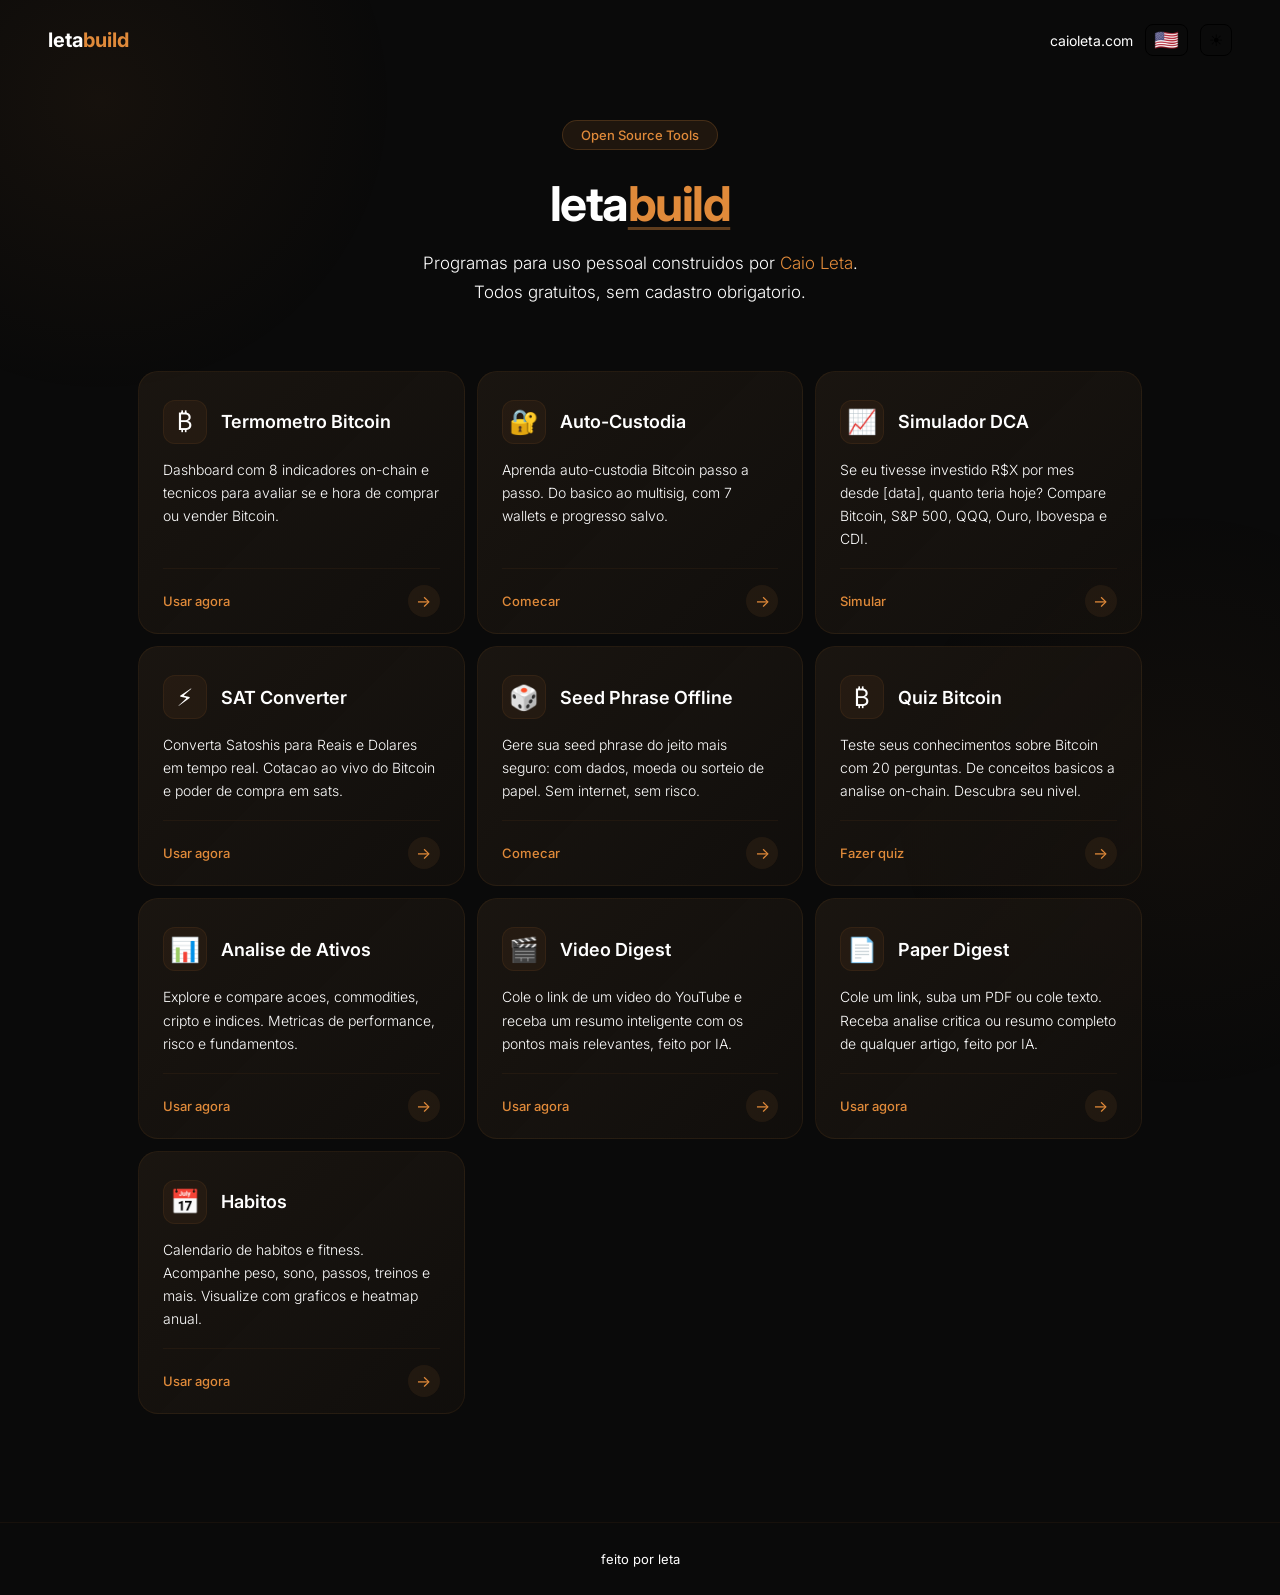
==== commit 572a4d7c: "Adiciona sistema bilíngue PT/EN com bandeiras e reordena cards - Sistema i18n compartilhado (lang-to" ====
--- a/index.html
+++ b/index.html
@@ -508,6 +508,7 @@
   }
 </style>
 <script src="/theme-toggle.js"></script>
+<script src="/lang-toggle.js"></script>
 </head>
 <body>
 
@@ -515,6 +516,7 @@
   <a href="/" class="nav-logo">leta<span>build</span></a>
   <div style="display:flex;align-items:center;gap:12px;">
     <a href="https://caioleta.com" target="_blank" rel="noopener noreferrer" class="nav-link">caioleta.com</a>
+    <button id="langToggle" style="background:none;border:1px solid rgba(224,138,58,0.15);color:var(--text-muted,#ffffff);min-width:32px;height:32px;border-radius:8px;cursor:pointer;font-size:14px;font-weight:600;display:flex;align-items:center;justify-content:center;transition:border-color 0.2s,color 0.2s;padding:0 8px;" title="Switch to English"></button>
     <button id="themeToggle" style="background:none;border:1px solid rgba(224,138,58,0.15);color:var(--text-muted,#ffffff);width:32px;height:32px;border-radius:8px;cursor:pointer;font-size:16px;display:flex;align-items:center;justify-content:center;transition:border-color 0.2s,color 0.2s;" title="Alternar tema"></button>
   </div>
 </nav>
@@ -523,20 +525,20 @@
   <div class="hero">
     <div class="hero-badge">Open Source Tools</div>
     <h1>leta<span>build</span></h1>
-    <p>Programas para uso pessoal construídos por <a href="https://caioleta.com" target="_blank" rel="noopener noreferrer">Caio Leta</a>.<br>Todos gratuitos, sem cadastro obrigatório.</p>
+    <p data-pt='Programas para uso pessoal construidos por <a href="https://caioleta.com" target="_blank" rel="noopener noreferrer">Caio Leta</a>.<br>Todos gratuitos, sem cadastro obrigatorio.' data-en='Personal tools built by <a href="https://caioleta.com" target="_blank" rel="noopener noreferrer">Caio Leta</a>.<br>All free, no sign-up required.'>Programas para uso pessoal construídos por <a href="https://caioleta.com" target="_blank" rel="noopener noreferrer">Caio Leta</a>.<br>Todos gratuitos, sem cadastro obrigatório.</p>
   </div>
 
   <div class="projects">
     <a class="card" href="/btc/">
       <div class="card-header">
         <div class="card-icon">₿</div>
-        <h2>Termômetro Bitcoin</h2>
-      </div>
-      <div class="card-body">
-        <p>Dashboard com 8 indicadores on-chain e técnicos para avaliar se e hora de comprar ou vender Bitcoin.</p>
-      </div>
-      <div class="card-footer">
-        <span class="card-tag">Usar agora</span>
+        <h2 data-pt="Termometro Bitcoin" data-en="Bitcoin Thermometer">Termômetro Bitcoin</h2>
+      </div>
+      <div class="card-body">
+        <p data-pt="Dashboard com 8 indicadores on-chain e tecnicos para avaliar se e hora de comprar ou vender Bitcoin." data-en="Dashboard with 8 on-chain and technical indicators to assess whether it's time to buy or sell Bitcoin.">Dashboard com 8 indicadores on-chain e técnicos para avaliar se e hora de comprar ou vender Bitcoin.</p>
+      </div>
+      <div class="card-footer">
+        <span class="card-tag" data-pt="Usar agora" data-en="Use now">Usar agora</span>
         <span class="card-arrow">&#8594;</span>
       </div>
     </a>
@@ -544,13 +546,13 @@
     <a class="card" href="/custodia/">
       <div class="card-header">
         <div class="card-icon">🔐</div>
-        <h2>Auto-Custódia</h2>
-      </div>
-      <div class="card-body">
-        <p>Aprenda auto-custódia Bitcoin passo a passo. Do básico ao multisig, com 7 wallets e progresso salvo.</p>
-      </div>
-      <div class="card-footer">
-        <span class="card-tag">Começar</span>
+        <h2 data-pt="Auto-Custodia" data-en="Self-Custody">Auto-Custódia</h2>
+      </div>
+      <div class="card-body">
+        <p data-pt="Aprenda auto-custodia Bitcoin passo a passo. Do basico ao multisig, com 7 wallets e progresso salvo." data-en="Learn Bitcoin self-custody step by step. From basics to multisig, with 7 wallets and saved progress.">Aprenda auto-custódia Bitcoin passo a passo. Do básico ao multisig, com 7 wallets e progresso salvo.</p>
+      </div>
+      <div class="card-footer">
+        <span class="card-tag" data-pt="Comecar" data-en="Get started">Começar</span>
         <span class="card-arrow">&#8594;</span>
       </div>
     </a>
@@ -558,13 +560,13 @@
     <a class="card" href="/dca/">
       <div class="card-header">
         <div class="card-icon">📈</div>
-        <h2>Simulador DCA</h2>
-      </div>
-      <div class="card-body">
-        <p>Se eu tivesse investido R$X por mês desde [data], quanto teria hoje? Compare Bitcoin, S&P 500, QQQ, Ouro, Ibovespa e CDI.</p>
-      </div>
-      <div class="card-footer">
-        <span class="card-tag">Simular</span>
+        <h2 data-pt="Simulador DCA" data-en="DCA Simulator">Simulador DCA</h2>
+      </div>
+      <div class="card-body">
+        <p data-pt="Se eu tivesse investido R$X por mes desde [data], quanto teria hoje? Compare Bitcoin, S&amp;P 500, QQQ, Ouro, Ibovespa e CDI." data-en="What if I had invested $X per month since [date]? Compare Bitcoin, S&amp;P 500, QQQ, Gold, Ibovespa, and CDI.">Se eu tivesse investido R$X por mês desde [data], quanto teria hoje? Compare Bitcoin, S&P 500, QQQ, Ouro, Ibovespa e CDI.</p>
+      </div>
+      <div class="card-footer">
+        <span class="card-tag" data-pt="Simular" data-en="Simulate">Simular</span>
         <span class="card-arrow">&#8594;</span>
       </div>
     </a>
@@ -575,10 +577,10 @@
         <h2>SAT Converter</h2>
       </div>
       <div class="card-body">
-        <p>Converta Satoshis para Reais e Dólares em tempo real. Cotação ao vivo do Bitcoin e poder de compra em sats.</p>
-      </div>
-      <div class="card-footer">
-        <span class="card-tag">Usar agora</span>
+        <p data-pt="Converta Satoshis para Reais e Dolares em tempo real. Cotacao ao vivo do Bitcoin e poder de compra em sats." data-en="Convert Satoshis to BRL and USD in real time. Live Bitcoin price and purchasing power in sats.">Converta Satoshis para Reais e Dólares em tempo real. Cotação ao vivo do Bitcoin e poder de compra em sats.</p>
+      </div>
+      <div class="card-footer">
+        <span class="card-tag" data-pt="Usar agora" data-en="Use now">Usar agora</span>
         <span class="card-arrow">&#8594;</span>
       </div>
     </a>
@@ -589,10 +591,24 @@
         <h2>Seed Phrase Offline</h2>
       </div>
       <div class="card-body">
-        <p>Gere sua seed phrase do jeito mais seguro: com dados, moeda ou sorteio de papel. Sem internet, sem risco.</p>
-      </div>
-      <div class="card-footer">
-        <span class="card-tag">Começar</span>
+        <p data-pt="Gere sua seed phrase do jeito mais seguro: com dados, moeda ou sorteio de papel. Sem internet, sem risco." data-en="Generate your seed phrase the safest way: with dice, coin, or paper draw. No internet, no risk.">Gere sua seed phrase do jeito mais seguro: com dados, moeda ou sorteio de papel. Sem internet, sem risco.</p>
+      </div>
+      <div class="card-footer">
+        <span class="card-tag" data-pt="Comecar" data-en="Get started">Começar</span>
+        <span class="card-arrow">&#8594;</span>
+      </div>
+    </a>
+
+    <a class="card" href="/quiz/">
+      <div class="card-header">
+        <div class="card-icon">₿</div>
+        <h2>Quiz Bitcoin</h2>
+      </div>
+      <div class="card-body">
+        <p data-pt="Teste seus conhecimentos sobre Bitcoin com 20 perguntas. De conceitos basicos a analise on-chain. Descubra seu nivel." data-en="Test your Bitcoin knowledge with 20 questions. From basic concepts to on-chain analysis. Find out your level.">Teste seus conhecimentos sobre Bitcoin com 20 perguntas. De conceitos básicos a análise on-chain. Descubra seu nível.</p>
+      </div>
+      <div class="card-footer">
+        <span class="card-tag" data-pt="Fazer quiz" data-en="Take quiz">Fazer quiz</span>
         <span class="card-arrow">&#8594;</span>
       </div>
     </a>
@@ -600,27 +616,27 @@
     <a class="card" href="https://ativos.letabuild.com">
       <div class="card-header">
         <div class="card-icon">📊</div>
-        <h2>Análise de Ativos</h2>
-      </div>
-      <div class="card-body">
-        <p>Explore e compare ações, commodities, cripto e indices. Métricas de performance, risco e fundamentos.</p>
-      </div>
-      <div class="card-footer">
-        <span class="card-tag">Usar agora</span>
-        <span class="card-arrow">&#8594;</span>
-      </div>
-    </a>
-
-    <a class="card" href="https://podcast.letabuild.com">
-      <div class="card-header">
-        <div class="card-icon">🎙️</div>
-        <h2>Podcast Digest</h2>
-      </div>
-      <div class="card-body">
-        <p>Cole o link de um video do YouTube e receba um resumo inteligente com os pontos mais relevantes, feito por IA.</p>
-      </div>
-      <div class="card-footer">
-        <span class="card-tag">Usar agora</span>
+        <h2 data-pt="Analise de Ativos" data-en="Asset Analysis">Análise de Ativos</h2>
+      </div>
+      <div class="card-body">
+        <p data-pt="Explore e compare acoes, commodities, cripto e indices. Metricas de performance, risco e fundamentos." data-en="Explore and compare stocks, commodities, crypto, and indices. Performance, risk, and fundamental metrics.">Explore e compare ações, commodities, cripto e indices. Métricas de performance, risco e fundamentos.</p>
+      </div>
+      <div class="card-footer">
+        <span class="card-tag" data-pt="Usar agora" data-en="Use now">Usar agora</span>
+        <span class="card-arrow">&#8594;</span>
+      </div>
+    </a>
+
+    <a class="card" href="https://video.letabuild.com">
+      <div class="card-header">
+        <div class="card-icon">🎬</div>
+        <h2>Video Digest</h2>
+      </div>
+      <div class="card-body">
+        <p data-pt="Cole o link de um video do YouTube e receba um resumo inteligente com os pontos mais relevantes, feito por IA." data-en="Paste a YouTube video link and get a smart summary with the most relevant points, powered by AI.">Cole o link de um video do YouTube e receba um resumo inteligente com os pontos mais relevantes, feito por IA.</p>
+      </div>
+      <div class="card-footer">
+        <span class="card-tag" data-pt="Usar agora" data-en="Use now">Usar agora</span>
         <span class="card-arrow">&#8594;</span>
       </div>
     </a>
@@ -631,10 +647,10 @@
         <h2>Paper Digest</h2>
       </div>
       <div class="card-body">
-        <p>Cole um link, suba um PDF ou cole texto. Receba análise crítica ou resumo completo de qualquer artigo, feito por IA.</p>
-      </div>
-      <div class="card-footer">
-        <span class="card-tag">Usar agora</span>
+        <p data-pt="Cole um link, suba um PDF ou cole texto. Receba analise critica ou resumo completo de qualquer artigo, feito por IA." data-en="Paste a link, upload a PDF, or paste text. Get a critical analysis or full summary of any article, powered by AI.">Cole um link, suba um PDF ou cole texto. Receba análise crítica ou resumo completo de qualquer artigo, feito por IA.</p>
+      </div>
+      <div class="card-footer">
+        <span class="card-tag" data-pt="Usar agora" data-en="Use now">Usar agora</span>
         <span class="card-arrow">&#8594;</span>
       </div>
     </a>
@@ -642,27 +658,13 @@
     <a class="card" href="/habitos/">
       <div class="card-header">
         <div class="card-icon">📅</div>
-        <h2>Hábitos</h2>
-      </div>
-      <div class="card-body">
-        <p>Calendário de habitos e fitness. Acompanhe peso, sono, passos, treinos e mais. Visualize com graficos e heatmap anual.</p>
-      </div>
-      <div class="card-footer">
-        <span class="card-tag">Usar agora</span>
-        <span class="card-arrow">&#8594;</span>
-      </div>
-    </a>
-
-    <a class="card" href="/quiz/">
-      <div class="card-header">
-        <div class="card-icon">₿</div>
-        <h2>Quiz Bitcoin</h2>
-      </div>
-      <div class="card-body">
-        <p>Teste seus conhecimentos sobre Bitcoin com 20 perguntas. De conceitos básicos a análise on-chain. Descubra seu nível.</p>
-      </div>
-      <div class="card-footer">
-        <span class="card-tag">Fazer quiz</span>
+        <h2 data-pt="Habitos" data-en="Habits">Hábitos</h2>
+      </div>
+      <div class="card-body">
+        <p data-pt="Calendario de habitos e fitness. Acompanhe peso, sono, passos, treinos e mais. Visualize com graficos e heatmap anual." data-en="Habits and fitness calendar. Track weight, sleep, steps, workouts, and more. Visualize with charts and annual heatmap.">Calendário de habitos e fitness. Acompanhe peso, sono, passos, treinos e mais. Visualize com graficos e heatmap anual.</p>
+      </div>
+      <div class="card-footer">
+        <span class="card-tag" data-pt="Usar agora" data-en="Use now">Usar agora</span>
         <span class="card-arrow">&#8594;</span>
       </div>
     </a>
@@ -670,7 +672,7 @@
 </div>
 
 <footer>
-  feito por <a href="https://caioleta.com">leta</a>
+  <span data-pt='feito por <a href="https://caioleta.com">leta</a>' data-en='made by <a href="https://caioleta.com">leta</a>'>feito por <a href="https://caioleta.com">leta</a></span>
 </footer>
 
 </body>
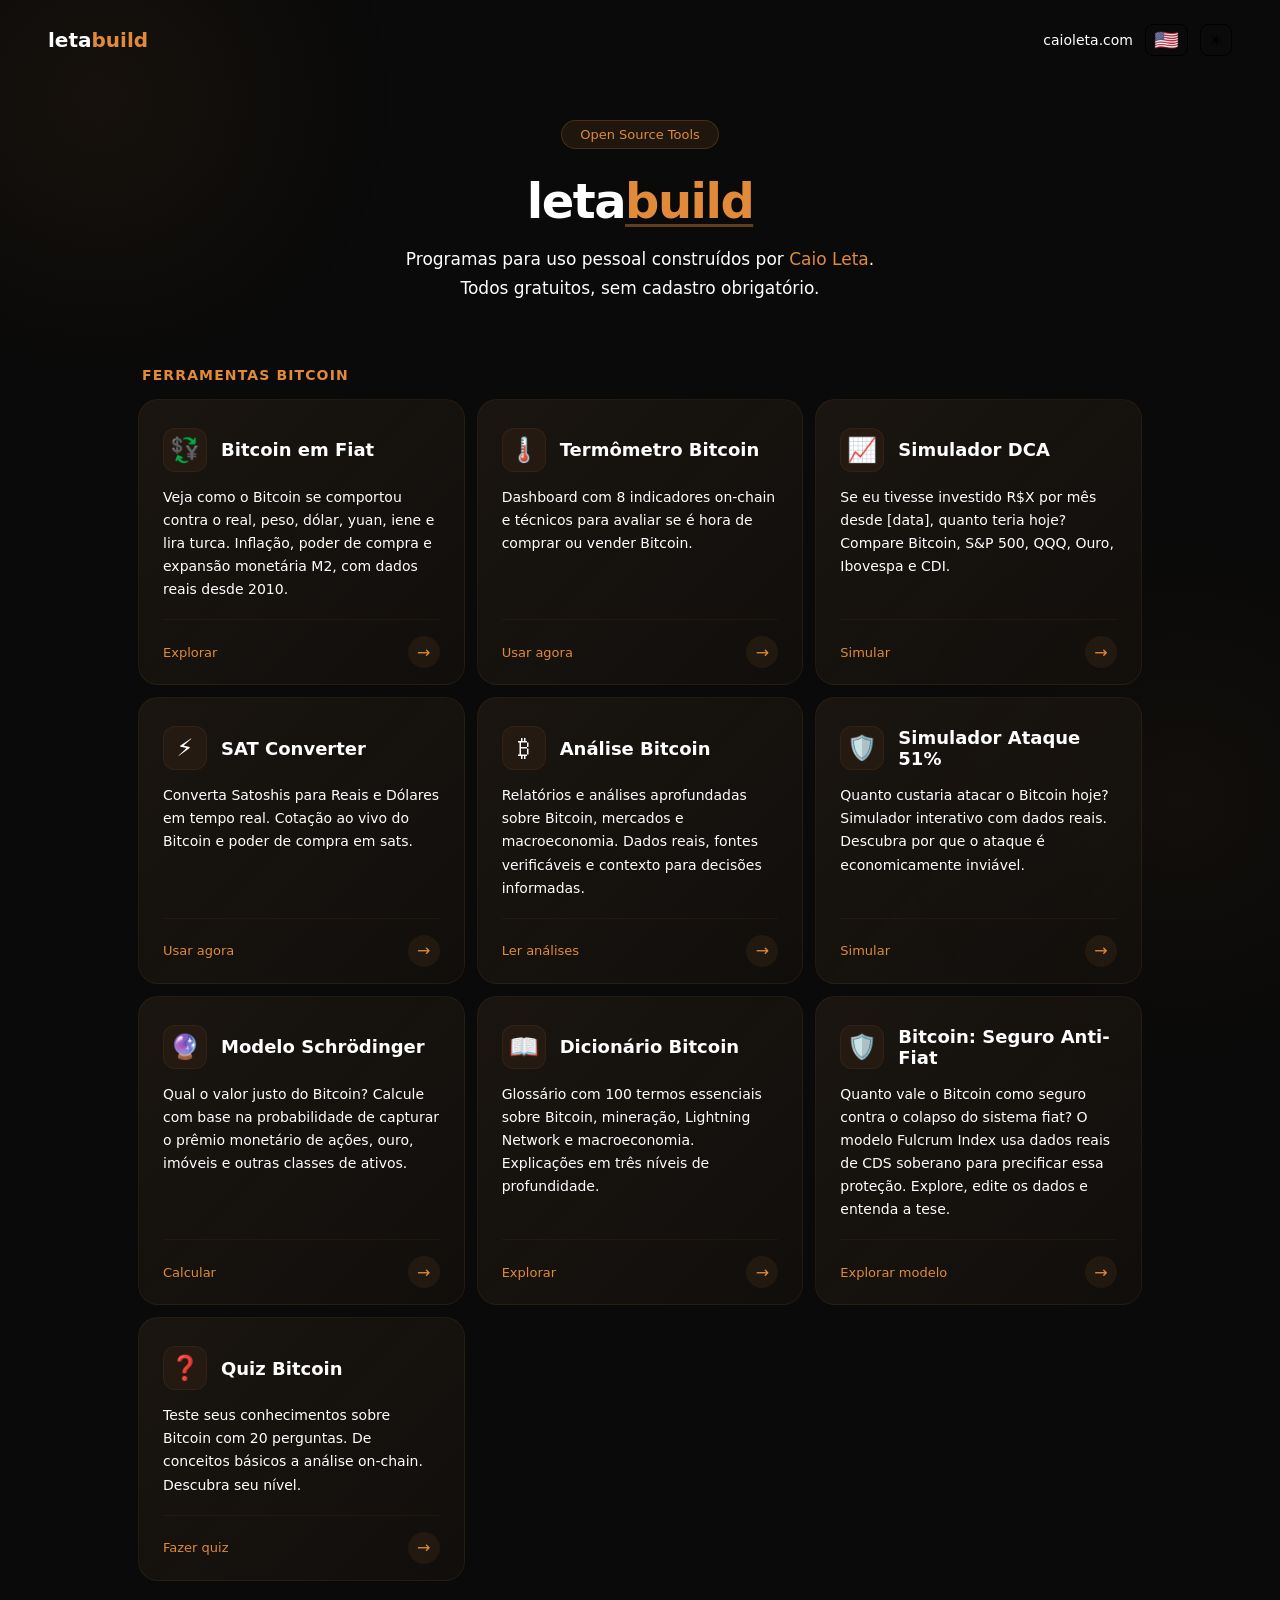
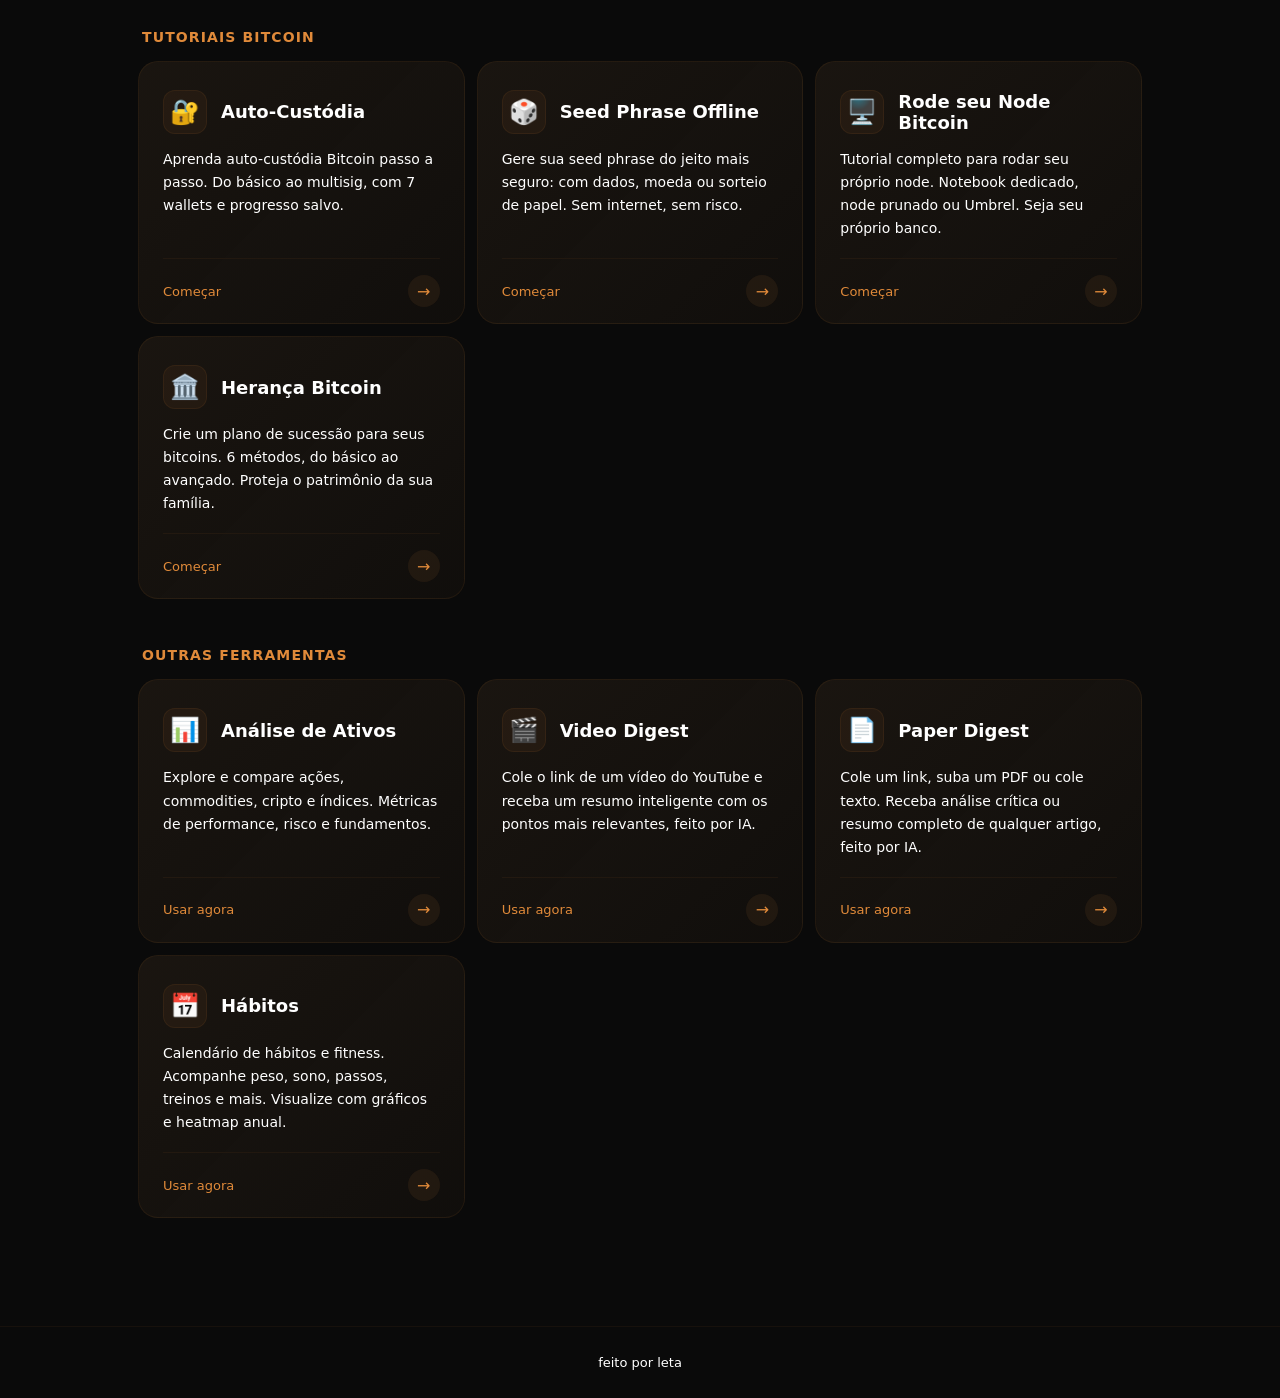
==== commit ac4b209a: "Remove card do decodificador de transação (app desativado) Co-Authored-By: Claude Opus 5.5 <noreply@" ====
--- a/index.html
+++ b/index.html
@@ -2,11 +2,70 @@
 <html lang="pt-BR">
 <head>
 <meta charset="UTF-8">
+<link rel="icon" type="image/svg+xml" href="favicon.svg">
+<link rel="icon" type="image/png" sizes="32x32" href="favicon-32x32.png">
+<link rel="icon" type="image/png" sizes="16x16" href="favicon-16x16.png">
+<link rel="apple-touch-icon" href="apple-touch-icon.png">
 <meta name="viewport" content="width=device-width, initial-scale=1.0">
 <title>Leta Build</title>
-<link rel="preconnect" href="https://fonts.googleapis.com">
-<link rel="preconnect" href="https://fonts.gstatic.com" crossorigin>
-<link href="https://fonts.googleapis.com/css2?family=Inter:wght@300;400;500;600;700&display=swap" rel="stylesheet">
+<meta name="description" content="Ferramentas úteis para Bitcoinheiros usarem no dia a dia. De graça.">
+
+<!-- Open Graph / Facebook -->
+<meta property="og:type" content="website">
+<meta property="og:url" content="https://letabuild.com/">
+<meta property="og:title" content="letabuild — Open Source Tools">
+<meta property="og:description" content="Ferramentas úteis para Bitcoinheiros usarem no dia a dia. De graça.">
+<meta property="og:image" content="https://letabuild.com/og-image.png">
+<meta property="og:locale" content="pt_BR">
+
+<!-- Twitter Card -->
+<meta name="twitter:card" content="summary_large_image">
+<meta name="twitter:url" content="https://letabuild.com/">
+<meta name="twitter:title" content="letabuild — Open Source Tools">
+<meta name="twitter:description" content="Ferramentas úteis para Bitcoinheiros usarem no dia a dia. De graça.">
+<meta name="twitter:image" content="https://letabuild.com/og-image.png">
+<style>
+  @font-face {
+    font-family: 'Inter';
+    font-style: normal;
+    font-weight: 300;
+    font-display: swap;
+    src: url('/fonts/inter-latin-300-normal.woff2') format('woff2');
+    unicode-range: U+0000-00FF, U+0131, U+0152-0153, U+02BB-02BC, U+02C6, U+02DA, U+02DC, U+0304, U+0308, U+0329, U+2000-206F, U+20AC, U+2122, U+2191, U+2193, U+2212, U+2215, U+FEFF, U+FFFD;
+  }
+  @font-face {
+    font-family: 'Inter';
+    font-style: normal;
+    font-weight: 400;
+    font-display: swap;
+    src: url('/fonts/inter-latin-400-normal.woff2') format('woff2');
+    unicode-range: U+0000-00FF, U+0131, U+0152-0153, U+02BB-02BC, U+02C6, U+02DA, U+02DC, U+0304, U+0308, U+0329, U+2000-206F, U+20AC, U+2122, U+2191, U+2193, U+2212, U+2215, U+FEFF, U+FFFD;
+  }
+  @font-face {
+    font-family: 'Inter';
+    font-style: normal;
+    font-weight: 500;
+    font-display: swap;
+    src: url('/fonts/inter-latin-500-normal.woff2') format('woff2');
+    unicode-range: U+0000-00FF, U+0131, U+0152-0153, U+02BB-02BC, U+02C6, U+02DA, U+02DC, U+0304, U+0308, U+0329, U+2000-206F, U+20AC, U+2122, U+2191, U+2193, U+2212, U+2215, U+FEFF, U+FFFD;
+  }
+  @font-face {
+    font-family: 'Inter';
+    font-style: normal;
+    font-weight: 600;
+    font-display: swap;
+    src: url('/fonts/inter-latin-600-normal.woff2') format('woff2');
+    unicode-range: U+0000-00FF, U+0131, U+0152-0153, U+02BB-02BC, U+02C6, U+02DA, U+02DC, U+0304, U+0308, U+0329, U+2000-206F, U+20AC, U+2122, U+2191, U+2193, U+2212, U+2215, U+FEFF, U+FFFD;
+  }
+  @font-face {
+    font-family: 'Inter';
+    font-style: normal;
+    font-weight: 700;
+    font-display: swap;
+    src: url('/fonts/inter-latin-700-normal.woff2') format('woff2');
+    unicode-range: U+0000-00FF, U+0131, U+0152-0153, U+02BB-02BC, U+02C6, U+02DA, U+02DC, U+0304, U+0308, U+0329, U+2000-206F, U+20AC, U+2122, U+2191, U+2193, U+2212, U+2215, U+FEFF, U+FFFD;
+  }
+</style>
 <style>
   * { margin: 0; padding: 0; box-sizing: border-box; }
 
@@ -135,6 +194,16 @@
 
   .hero p a:hover {
     text-decoration: underline;
+  }
+
+  .section-title {
+    font-size: 14px;
+    font-weight: 600;
+    text-transform: uppercase;
+    letter-spacing: 0.08em;
+    color: #e08a3a;
+    margin-bottom: 16px;
+    padding-left: 4px;
   }
 
   .projects {
@@ -407,6 +476,10 @@
     color: #7a8a98;
   }
 
+  html[data-theme="light"] .section-title {
+    color: #e08a3a;
+  }
+
   html[data-theme="light"] footer a:hover {
     color: #e08a3a;
   }
@@ -525,34 +598,36 @@
   <div class="hero">
     <div class="hero-badge">Open Source Tools</div>
     <h1>leta<span>build</span></h1>
-    <p data-pt='Programas para uso pessoal construidos por <a href="https://caioleta.com" target="_blank" rel="noopener noreferrer">Caio Leta</a>.<br>Todos gratuitos, sem cadastro obrigatorio.' data-en='Personal tools built by <a href="https://caioleta.com" target="_blank" rel="noopener noreferrer">Caio Leta</a>.<br>All free, no sign-up required.'>Programas para uso pessoal construídos por <a href="https://caioleta.com" target="_blank" rel="noopener noreferrer">Caio Leta</a>.<br>Todos gratuitos, sem cadastro obrigatório.</p>
+    <p data-pt='Programas para uso pessoal construídos por <a href="https://caioleta.com" target="_blank" rel="noopener noreferrer">Caio Leta</a>.<br>Todos gratuitos, sem cadastro obrigatório.' data-en='Personal tools built by <a href="https://caioleta.com" target="_blank" rel="noopener noreferrer">Caio Leta</a>.<br>All free, no sign-up required.'>Programas para uso pessoal construídos por <a href="https://caioleta.com" target="_blank" rel="noopener noreferrer">Caio Leta</a>.<br>Todos gratuitos, sem cadastro obrigatório.</p>
   </div>
 
+  <!-- Ferramentas Bitcoin -->
+  <h3 class="section-title" data-pt="Ferramentas Bitcoin" data-en="Bitcoin Tools">Ferramentas Bitcoin</h3>
   <div class="projects">
+    <a class="card" href="https://fiat.letabuild.com">
+      <div class="card-header">
+        <div class="card-icon">💱</div>
+        <h2 data-pt="Bitcoin em Fiat" data-en="Bitcoin vs Fiat">Bitcoin em Fiat</h2>
+      </div>
+      <div class="card-body">
+        <p data-pt="Veja como o Bitcoin se comportou contra o real, peso, dólar, yuan, iene e lira turca. Inflação, poder de compra e expansão monetária M2, com dados reais desde 2010." data-en="See how Bitcoin performed against the real, peso, dollar, yuan, yen, and lira. Inflation, purchasing power, and M2 money supply with real data since 2010.">Veja como o Bitcoin se comportou contra o real, peso, dólar, yuan, iene e lira turca. Inflação, poder de compra e expansão monetária M2, com dados reais desde 2010.</p>
+      </div>
+      <div class="card-footer">
+        <span class="card-tag" data-pt="Explorar" data-en="Explore">Explorar</span>
+        <span class="card-arrow">&#8594;</span>
+      </div>
+    </a>
+
     <a class="card" href="/btc/">
       <div class="card-header">
-        <div class="card-icon">₿</div>
-        <h2 data-pt="Termometro Bitcoin" data-en="Bitcoin Thermometer">Termômetro Bitcoin</h2>
-      </div>
-      <div class="card-body">
-        <p data-pt="Dashboard com 8 indicadores on-chain e tecnicos para avaliar se e hora de comprar ou vender Bitcoin." data-en="Dashboard with 8 on-chain and technical indicators to assess whether it's time to buy or sell Bitcoin.">Dashboard com 8 indicadores on-chain e técnicos para avaliar se e hora de comprar ou vender Bitcoin.</p>
+        <div class="card-icon">🌡️</div>
+        <h2 data-pt="Termômetro Bitcoin" data-en="Bitcoin Thermometer">Termômetro Bitcoin</h2>
+      </div>
+      <div class="card-body">
+        <p data-pt="Dashboard com 8 indicadores on-chain e técnicos para avaliar se é hora de comprar ou vender Bitcoin." data-en="Dashboard with 8 on-chain and technical indicators to assess whether it's time to buy or sell Bitcoin.">Dashboard com 8 indicadores on-chain e técnicos para avaliar se é hora de comprar ou vender Bitcoin.</p>
       </div>
       <div class="card-footer">
         <span class="card-tag" data-pt="Usar agora" data-en="Use now">Usar agora</span>
-        <span class="card-arrow">&#8594;</span>
-      </div>
-    </a>
-
-    <a class="card" href="/custodia/">
-      <div class="card-header">
-        <div class="card-icon">🔐</div>
-        <h2 data-pt="Auto-Custodia" data-en="Self-Custody">Auto-Custódia</h2>
-      </div>
-      <div class="card-body">
-        <p data-pt="Aprenda auto-custodia Bitcoin passo a passo. Do basico ao multisig, com 7 wallets e progresso salvo." data-en="Learn Bitcoin self-custody step by step. From basics to multisig, with 7 wallets and saved progress.">Aprenda auto-custódia Bitcoin passo a passo. Do básico ao multisig, com 7 wallets e progresso salvo.</p>
-      </div>
-      <div class="card-footer">
-        <span class="card-tag" data-pt="Comecar" data-en="Get started">Começar</span>
         <span class="card-arrow">&#8594;</span>
       </div>
     </a>
@@ -563,7 +638,7 @@
         <h2 data-pt="Simulador DCA" data-en="DCA Simulator">Simulador DCA</h2>
       </div>
       <div class="card-body">
-        <p data-pt="Se eu tivesse investido R$X por mes desde [data], quanto teria hoje? Compare Bitcoin, S&amp;P 500, QQQ, Ouro, Ibovespa e CDI." data-en="What if I had invested $X per month since [date]? Compare Bitcoin, S&amp;P 500, QQQ, Gold, Ibovespa, and CDI.">Se eu tivesse investido R$X por mês desde [data], quanto teria hoje? Compare Bitcoin, S&P 500, QQQ, Ouro, Ibovespa e CDI.</p>
+        <p data-pt="Se eu tivesse investido R$X por mês desde [data], quanto teria hoje? Compare Bitcoin, S&amp;P 500, QQQ, Ouro, Ibovespa e CDI." data-en="What if I had invested $X per month since [date]? Compare Bitcoin, S&amp;P 500, QQQ, Gold, Ibovespa, and CDI.">Se eu tivesse investido R$X por mês desde [data], quanto teria hoje? Compare Bitcoin, S&P 500, QQQ, Ouro, Ibovespa e CDI.</p>
       </div>
       <div class="card-footer">
         <span class="card-tag" data-pt="Simular" data-en="Simulate">Simular</span>
@@ -577,10 +652,112 @@
         <h2>SAT Converter</h2>
       </div>
       <div class="card-body">
-        <p data-pt="Converta Satoshis para Reais e Dolares em tempo real. Cotacao ao vivo do Bitcoin e poder de compra em sats." data-en="Convert Satoshis to BRL and USD in real time. Live Bitcoin price and purchasing power in sats.">Converta Satoshis para Reais e Dólares em tempo real. Cotação ao vivo do Bitcoin e poder de compra em sats.</p>
+        <p data-pt="Converta Satoshis para Reais e Dólares em tempo real. Cotação ao vivo do Bitcoin e poder de compra em sats." data-en="Convert Satoshis to BRL and USD in real time. Live Bitcoin price and purchasing power in sats.">Converta Satoshis para Reais e Dólares em tempo real. Cotação ao vivo do Bitcoin e poder de compra em sats.</p>
       </div>
       <div class="card-footer">
         <span class="card-tag" data-pt="Usar agora" data-en="Use now">Usar agora</span>
+        <span class="card-arrow">&#8594;</span>
+      </div>
+    </a>
+
+    <a class="card" href="https://analises.letabuild.com">
+      <div class="card-header">
+        <div class="card-icon">₿</div>
+        <h2 data-pt="Análise Bitcoin" data-en="Bitcoin Analysis">Análise Bitcoin</h2>
+      </div>
+      <div class="card-body">
+        <p data-pt="Relatórios e análises aprofundadas sobre Bitcoin, mercados e macroeconomia. Dados reais, fontes verificáveis e contexto para decisões informadas." data-en="In-depth reports and analysis on Bitcoin, markets and macroeconomics. Real data, verifiable sources and context for informed decisions.">Relatórios e análises aprofundadas sobre Bitcoin, mercados e macroeconomia. Dados reais, fontes verificáveis e contexto para decisões informadas.</p>
+      </div>
+      <div class="card-footer">
+        <span class="card-tag" data-pt="Ler análises" data-en="Read analysis">Ler análises</span>
+        <span class="card-arrow">&#8594;</span>
+      </div>
+    </a>
+
+    <a class="card" href="/51/">
+      <div class="card-header">
+        <div class="card-icon">🛡️</div>
+        <h2 data-pt="Simulador Ataque 51%" data-en="51% Attack Simulator">Simulador Ataque 51%</h2>
+      </div>
+      <div class="card-body">
+        <p data-pt="Quanto custaria atacar o Bitcoin hoje? Simulador interativo com dados reais. Descubra por que o ataque é economicamente inviável." data-en="How much would it cost to attack Bitcoin today? Interactive simulator with real data. Discover why the attack is economically unfeasible.">Quanto custaria atacar o Bitcoin hoje? Simulador interativo com dados reais. Descubra por que o ataque é economicamente inviável.</p>
+      </div>
+      <div class="card-footer">
+        <span class="card-tag" data-pt="Simular" data-en="Simulate">Simular</span>
+        <span class="card-arrow">&#8594;</span>
+      </div>
+    </a>
+
+    <a class="card" href="/schrodinger/">
+      <div class="card-header">
+        <div class="card-icon">🔮</div>
+        <h2 data-pt="Modelo Schrödinger" data-en="Schrödinger Model">Modelo Schrödinger</h2>
+      </div>
+      <div class="card-body">
+        <p data-pt="Qual o valor justo do Bitcoin? Calcule com base na probabilidade de capturar o prêmio monetário de ações, ouro, imóveis e outras classes de ativos." data-en="What is Bitcoin's fair value? Calculate based on the probability of capturing the monetary premium from equities, gold, real estate and other asset classes.">Qual o valor justo do Bitcoin? Calcule com base na probabilidade de capturar o prêmio monetário de ações, ouro, imóveis e outras classes de ativos.</p>
+      </div>
+      <div class="card-footer">
+        <span class="card-tag" data-pt="Calcular" data-en="Calculate">Calcular</span>
+        <span class="card-arrow">&#8594;</span>
+      </div>
+    </a>
+
+    <a class="card" href="/glossario/">
+      <div class="card-header">
+        <div class="card-icon">📖</div>
+        <h2 data-pt="Dicionário Bitcoin" data-en="Bitcoin Dictionary">Dicionário Bitcoin</h2>
+      </div>
+      <div class="card-body">
+        <p data-pt="Glossário com 100 termos essenciais sobre Bitcoin, mineração, Lightning Network e macroeconomia. Explicações em três níveis de profundidade." data-en="Glossary with 100 essential terms about Bitcoin, mining, Lightning Network and macroeconomics. Explanations at three depth levels.">Glossário com 100 termos essenciais sobre Bitcoin, mineração, Lightning Network e macroeconomia. Explicações em três níveis de profundidade.</p>
+      </div>
+      <div class="card-footer">
+        <span class="card-tag" data-pt="Explorar" data-en="Explore">Explorar</span>
+        <span class="card-arrow">&#8594;</span>
+      </div>
+    </a>
+
+    <a class="card" href="https://antifiat.letabuild.com">
+      <div class="card-header">
+        <div class="card-icon">🛡️</div>
+        <h2 data-pt="Bitcoin: Seguro Anti-Fiat" data-en="Bitcoin: Anti-Fiat Insurance">Bitcoin: Seguro Anti-Fiat</h2>
+      </div>
+      <div class="card-body">
+        <p data-pt="Quanto vale o Bitcoin como seguro contra o colapso do sistema fiat? O modelo Fulcrum Index usa dados reais de CDS soberano para precificar essa proteção. Explore, edite os dados e entenda a tese." data-en="How much is Bitcoin worth as insurance against fiat system collapse? The Fulcrum Index model uses real sovereign CDS data to price this protection. Explore, edit the data and understand the thesis.">Quanto vale o Bitcoin como seguro contra o colapso do sistema fiat? O modelo Fulcrum Index usa dados reais de CDS soberano para precificar essa proteção. Explore, edite os dados e entenda a tese.</p>
+      </div>
+      <div class="card-footer">
+        <span class="card-tag" data-pt="Explorar modelo" data-en="Explore model">Explorar modelo</span>
+        <span class="card-arrow">&#8594;</span>
+      </div>
+    </a>
+
+    <a class="card" href="/quiz/">
+      <div class="card-header">
+        <div class="card-icon">❓</div>
+        <h2>Quiz Bitcoin</h2>
+      </div>
+      <div class="card-body">
+        <p data-pt="Teste seus conhecimentos sobre Bitcoin com 20 perguntas. De conceitos básicos a análise on-chain. Descubra seu nível." data-en="Test your Bitcoin knowledge with 20 questions. From basic concepts to on-chain analysis. Find out your level.">Teste seus conhecimentos sobre Bitcoin com 20 perguntas. De conceitos básicos a análise on-chain. Descubra seu nível.</p>
+      </div>
+      <div class="card-footer">
+        <span class="card-tag" data-pt="Fazer quiz" data-en="Take quiz">Fazer quiz</span>
+        <span class="card-arrow">&#8594;</span>
+      </div>
+    </a>
+  </div>
+
+  <!-- Tutoriais Bitcoin -->
+  <h3 class="section-title" data-pt="Tutoriais Bitcoin" data-en="Bitcoin Tutorials">Tutoriais Bitcoin</h3>
+  <div class="projects">
+    <a class="card" href="/custodia/">
+      <div class="card-header">
+        <div class="card-icon">🔐</div>
+        <h2 data-pt="Auto-Custódia" data-en="Self-Custody">Auto-Custódia</h2>
+      </div>
+      <div class="card-body">
+        <p data-pt="Aprenda auto-custódia Bitcoin passo a passo. Do básico ao multisig, com 7 wallets e progresso salvo." data-en="Learn Bitcoin self-custody step by step. From basics to multisig, with 7 wallets and saved progress.">Aprenda auto-custódia Bitcoin passo a passo. Do básico ao multisig, com 7 wallets e progresso salvo.</p>
+      </div>
+      <div class="card-footer">
+        <span class="card-tag" data-pt="Começar" data-en="Get started">Começar</span>
         <span class="card-arrow">&#8594;</span>
       </div>
     </a>
@@ -594,32 +771,50 @@
         <p data-pt="Gere sua seed phrase do jeito mais seguro: com dados, moeda ou sorteio de papel. Sem internet, sem risco." data-en="Generate your seed phrase the safest way: with dice, coin, or paper draw. No internet, no risk.">Gere sua seed phrase do jeito mais seguro: com dados, moeda ou sorteio de papel. Sem internet, sem risco.</p>
       </div>
       <div class="card-footer">
-        <span class="card-tag" data-pt="Comecar" data-en="Get started">Começar</span>
-        <span class="card-arrow">&#8594;</span>
-      </div>
-    </a>
-
-    <a class="card" href="/quiz/">
-      <div class="card-header">
-        <div class="card-icon">₿</div>
-        <h2>Quiz Bitcoin</h2>
-      </div>
-      <div class="card-body">
-        <p data-pt="Teste seus conhecimentos sobre Bitcoin com 20 perguntas. De conceitos basicos a analise on-chain. Descubra seu nivel." data-en="Test your Bitcoin knowledge with 20 questions. From basic concepts to on-chain analysis. Find out your level.">Teste seus conhecimentos sobre Bitcoin com 20 perguntas. De conceitos básicos a análise on-chain. Descubra seu nível.</p>
-      </div>
-      <div class="card-footer">
-        <span class="card-tag" data-pt="Fazer quiz" data-en="Take quiz">Fazer quiz</span>
-        <span class="card-arrow">&#8594;</span>
-      </div>
-    </a>
-
+        <span class="card-tag" data-pt="Começar" data-en="Get started">Começar</span>
+        <span class="card-arrow">&#8594;</span>
+      </div>
+    </a>
+
+    <a class="card" href="/node/">
+      <div class="card-header">
+        <div class="card-icon">🖥️</div>
+        <h2 data-pt="Rode seu Node Bitcoin" data-en="Run your Bitcoin Node">Rode seu Node Bitcoin</h2>
+      </div>
+      <div class="card-body">
+        <p data-pt="Tutorial completo para rodar seu próprio node. Notebook dedicado, node prunado ou Umbrel. Seja seu próprio banco." data-en="Complete tutorial to run your own node. Dedicated laptop, pruned node, or Umbrel. Be your own bank.">Tutorial completo para rodar seu próprio node. Notebook dedicado, node prunado ou Umbrel. Seja seu próprio banco.</p>
+      </div>
+      <div class="card-footer">
+        <span class="card-tag" data-pt="Começar" data-en="Get started">Começar</span>
+        <span class="card-arrow">&#8594;</span>
+      </div>
+    </a>
+
+    <a class="card" href="/heranca/">
+      <div class="card-header">
+        <div class="card-icon">🏛️</div>
+        <h2 data-pt="Herança Bitcoin" data-en="Bitcoin Inheritance">Herança Bitcoin</h2>
+      </div>
+      <div class="card-body">
+        <p data-pt="Crie um plano de sucessão para seus bitcoins. 6 métodos, do básico ao avançado. Proteja o patrimônio da sua família." data-en="Create a succession plan for your bitcoin. 6 methods, from basic to advanced. Protect your family's wealth.">Crie um plano de sucessão para seus bitcoins. 6 métodos, do básico ao avançado. Proteja o patrimônio da sua família.</p>
+      </div>
+      <div class="card-footer">
+        <span class="card-tag" data-pt="Começar" data-en="Get started">Começar</span>
+        <span class="card-arrow">&#8594;</span>
+      </div>
+    </a>
+  </div>
+
+  <!-- Outras Ferramentas -->
+  <h3 class="section-title" data-pt="Outras Ferramentas" data-en="Other Tools">Outras Ferramentas</h3>
+  <div class="projects">
     <a class="card" href="https://ativos.letabuild.com">
       <div class="card-header">
         <div class="card-icon">📊</div>
-        <h2 data-pt="Analise de Ativos" data-en="Asset Analysis">Análise de Ativos</h2>
-      </div>
-      <div class="card-body">
-        <p data-pt="Explore e compare acoes, commodities, cripto e indices. Metricas de performance, risco e fundamentos." data-en="Explore and compare stocks, commodities, crypto, and indices. Performance, risk, and fundamental metrics.">Explore e compare ações, commodities, cripto e indices. Métricas de performance, risco e fundamentos.</p>
+        <h2 data-pt="Análise de Ativos" data-en="Asset Analysis">Análise de Ativos</h2>
+      </div>
+      <div class="card-body">
+        <p data-pt="Explore e compare ações, commodities, cripto e índices. Métricas de performance, risco e fundamentos." data-en="Explore and compare stocks, commodities, crypto, and indices. Performance, risk, and fundamental metrics.">Explore e compare ações, commodities, cripto e índices. Métricas de performance, risco e fundamentos.</p>
       </div>
       <div class="card-footer">
         <span class="card-tag" data-pt="Usar agora" data-en="Use now">Usar agora</span>
@@ -633,7 +828,7 @@
         <h2>Video Digest</h2>
       </div>
       <div class="card-body">
-        <p data-pt="Cole o link de um video do YouTube e receba um resumo inteligente com os pontos mais relevantes, feito por IA." data-en="Paste a YouTube video link and get a smart summary with the most relevant points, powered by AI.">Cole o link de um video do YouTube e receba um resumo inteligente com os pontos mais relevantes, feito por IA.</p>
+        <p data-pt="Cole o link de um vídeo do YouTube e receba um resumo inteligente com os pontos mais relevantes, feito por IA." data-en="Paste a YouTube video link and get a smart summary with the most relevant points, powered by AI.">Cole o link de um vídeo do YouTube e receba um resumo inteligente com os pontos mais relevantes, feito por IA.</p>
       </div>
       <div class="card-footer">
         <span class="card-tag" data-pt="Usar agora" data-en="Use now">Usar agora</span>
@@ -647,7 +842,7 @@
         <h2>Paper Digest</h2>
       </div>
       <div class="card-body">
-        <p data-pt="Cole um link, suba um PDF ou cole texto. Receba analise critica ou resumo completo de qualquer artigo, feito por IA." data-en="Paste a link, upload a PDF, or paste text. Get a critical analysis or full summary of any article, powered by AI.">Cole um link, suba um PDF ou cole texto. Receba análise crítica ou resumo completo de qualquer artigo, feito por IA.</p>
+        <p data-pt="Cole um link, suba um PDF ou cole texto. Receba análise crítica ou resumo completo de qualquer artigo, feito por IA." data-en="Paste a link, upload a PDF, or paste text. Get a critical analysis or full summary of any article, powered by AI.">Cole um link, suba um PDF ou cole texto. Receba análise crítica ou resumo completo de qualquer artigo, feito por IA.</p>
       </div>
       <div class="card-footer">
         <span class="card-tag" data-pt="Usar agora" data-en="Use now">Usar agora</span>
@@ -658,10 +853,10 @@
     <a class="card" href="/habitos/">
       <div class="card-header">
         <div class="card-icon">📅</div>
-        <h2 data-pt="Habitos" data-en="Habits">Hábitos</h2>
-      </div>
-      <div class="card-body">
-        <p data-pt="Calendario de habitos e fitness. Acompanhe peso, sono, passos, treinos e mais. Visualize com graficos e heatmap anual." data-en="Habits and fitness calendar. Track weight, sleep, steps, workouts, and more. Visualize with charts and annual heatmap.">Calendário de habitos e fitness. Acompanhe peso, sono, passos, treinos e mais. Visualize com graficos e heatmap anual.</p>
+        <h2 data-pt="Hábitos" data-en="Habits">Hábitos</h2>
+      </div>
+      <div class="card-body">
+        <p data-pt="Calendário de hábitos e fitness. Acompanhe peso, sono, passos, treinos e mais. Visualize com gráficos e heatmap anual." data-en="Habits and fitness calendar. Track weight, sleep, steps, workouts, and more. Visualize with charts and annual heatmap.">Calendário de hábitos e fitness. Acompanhe peso, sono, passos, treinos e mais. Visualize com gráficos e heatmap anual.</p>
       </div>
       <div class="card-footer">
         <span class="card-tag" data-pt="Usar agora" data-en="Use now">Usar agora</span>
